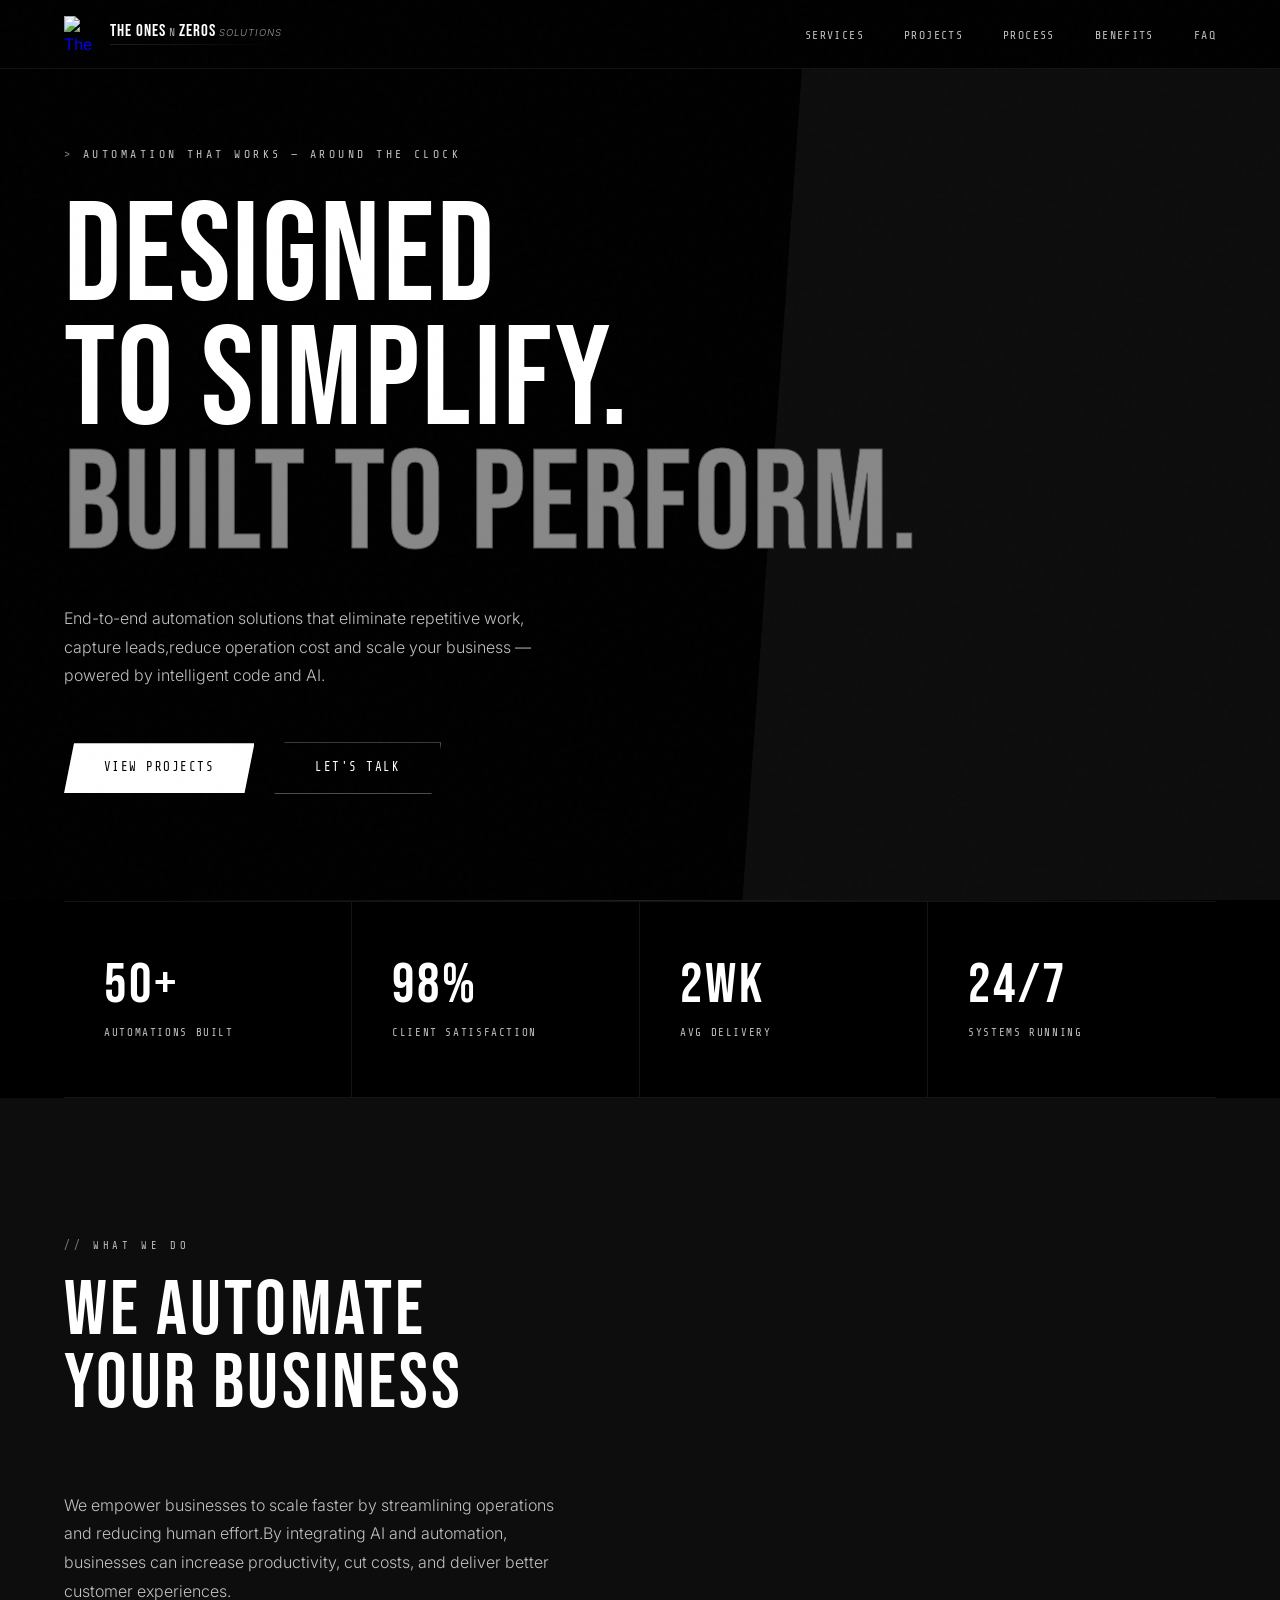
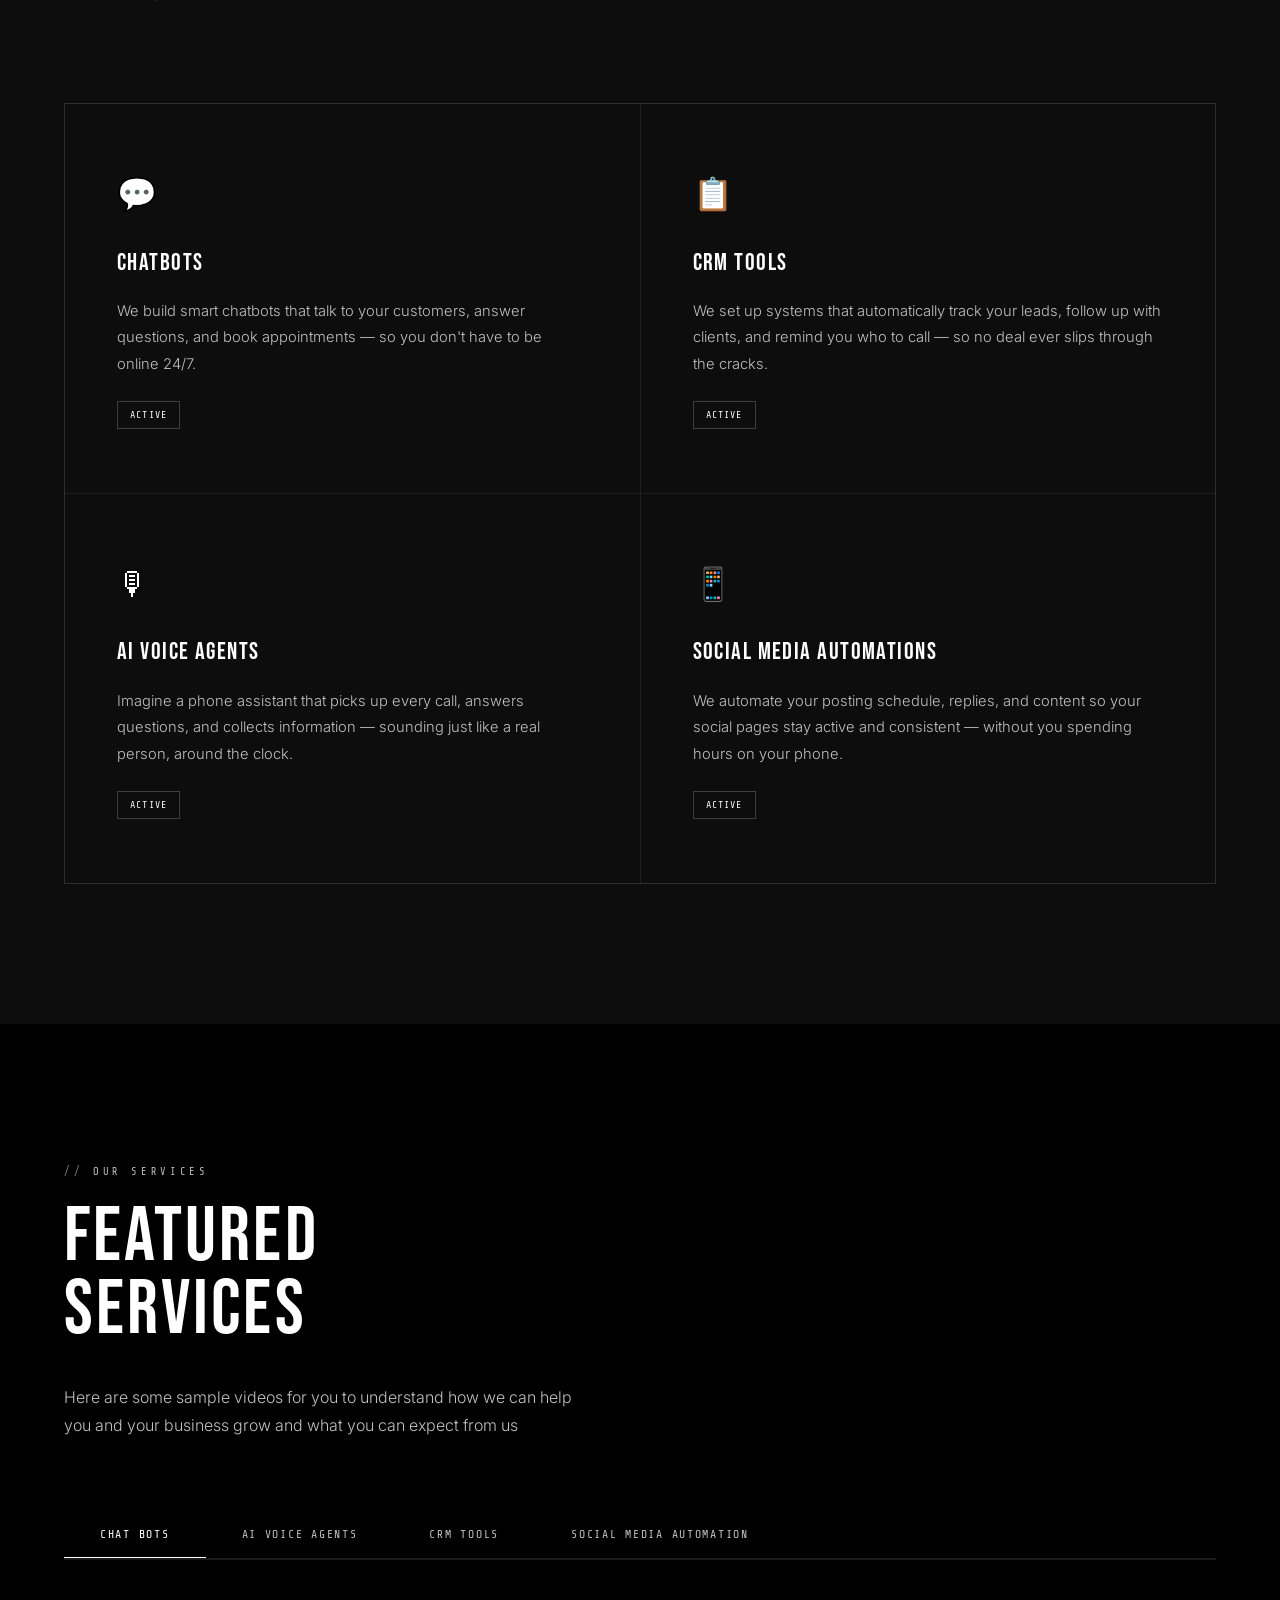
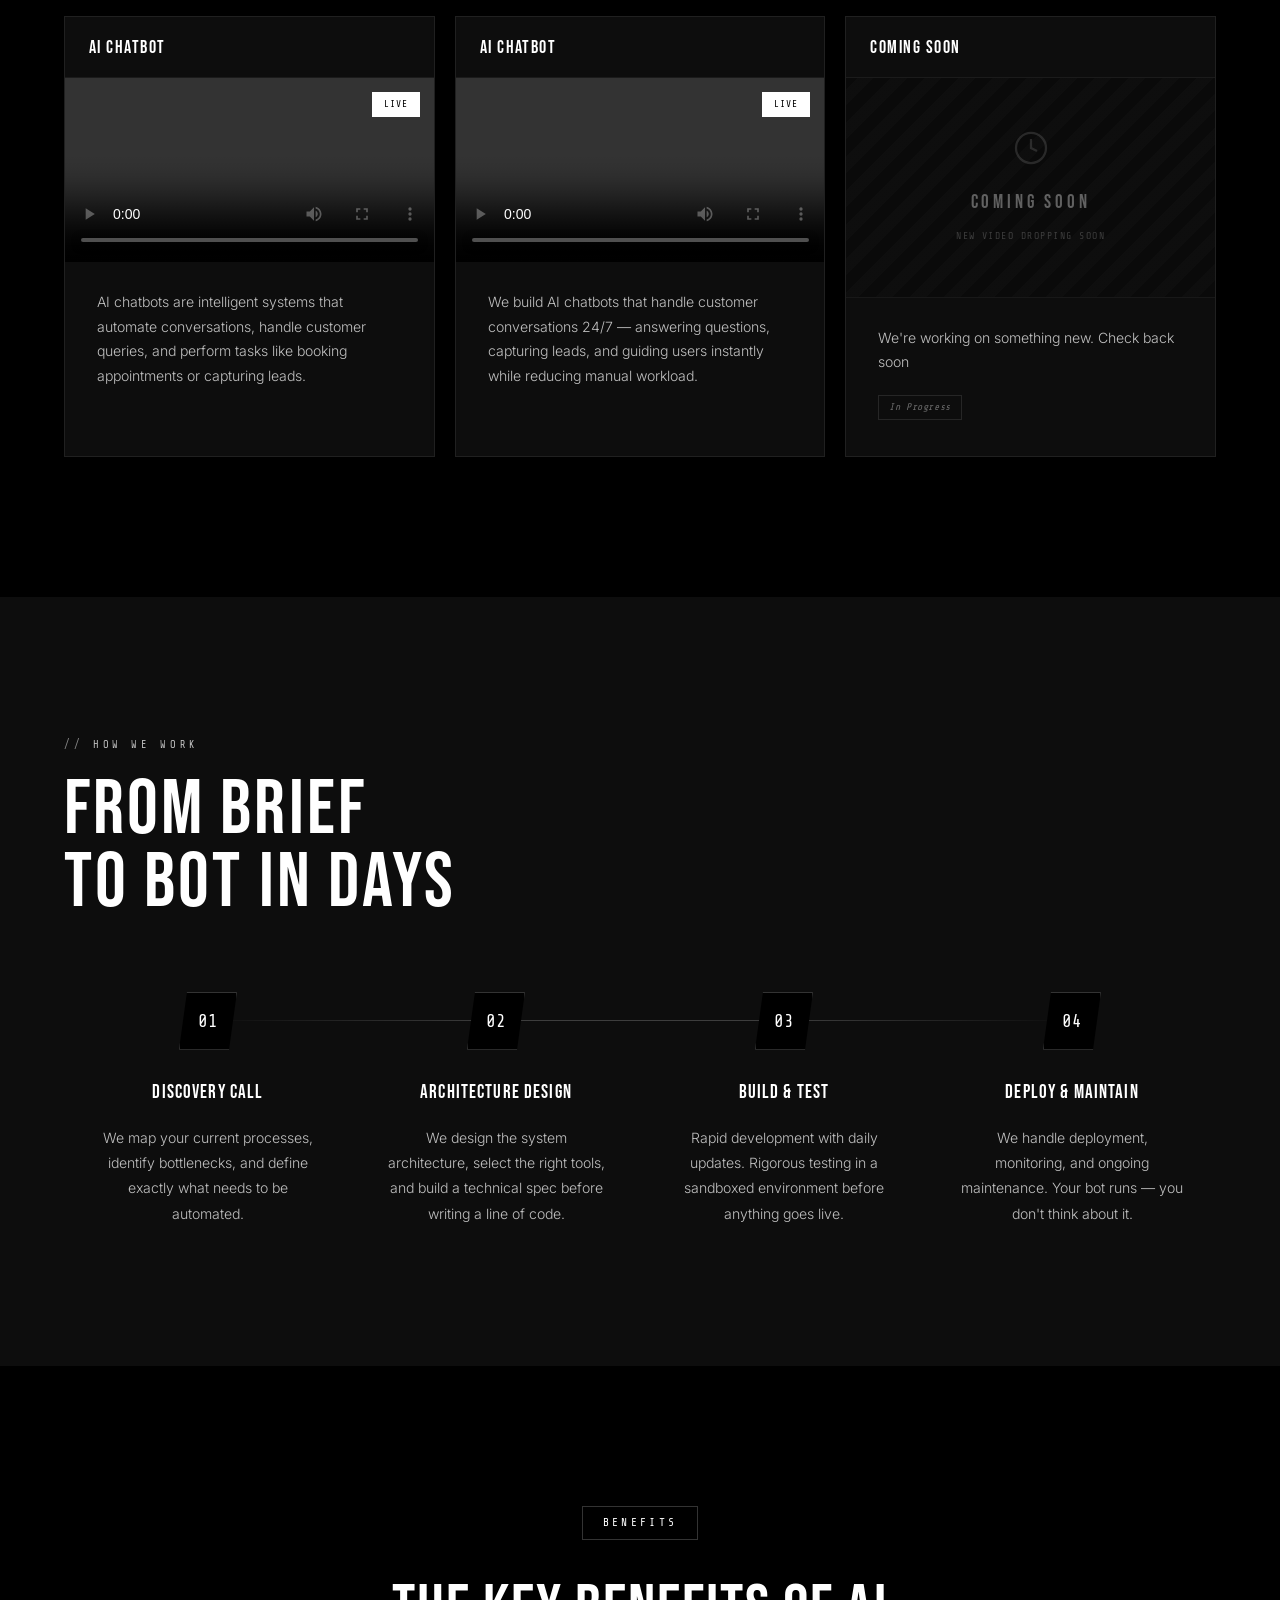
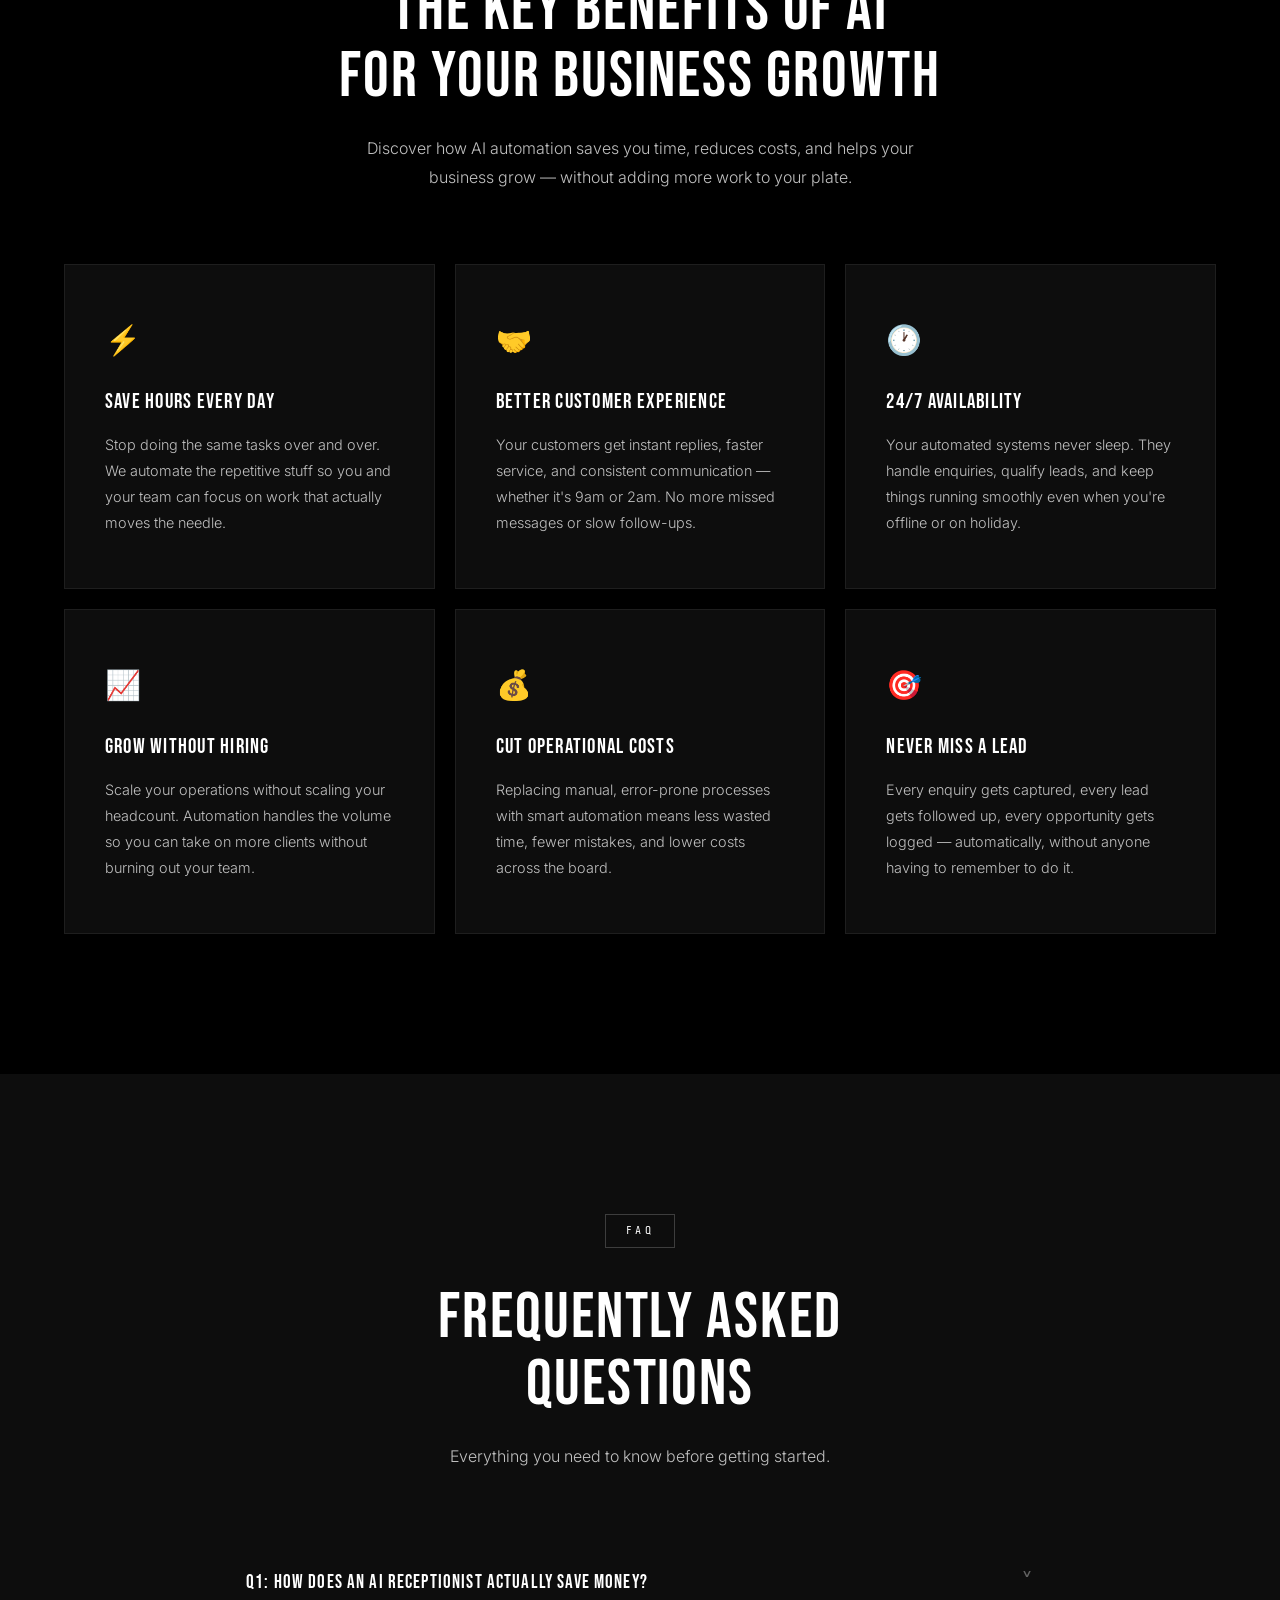
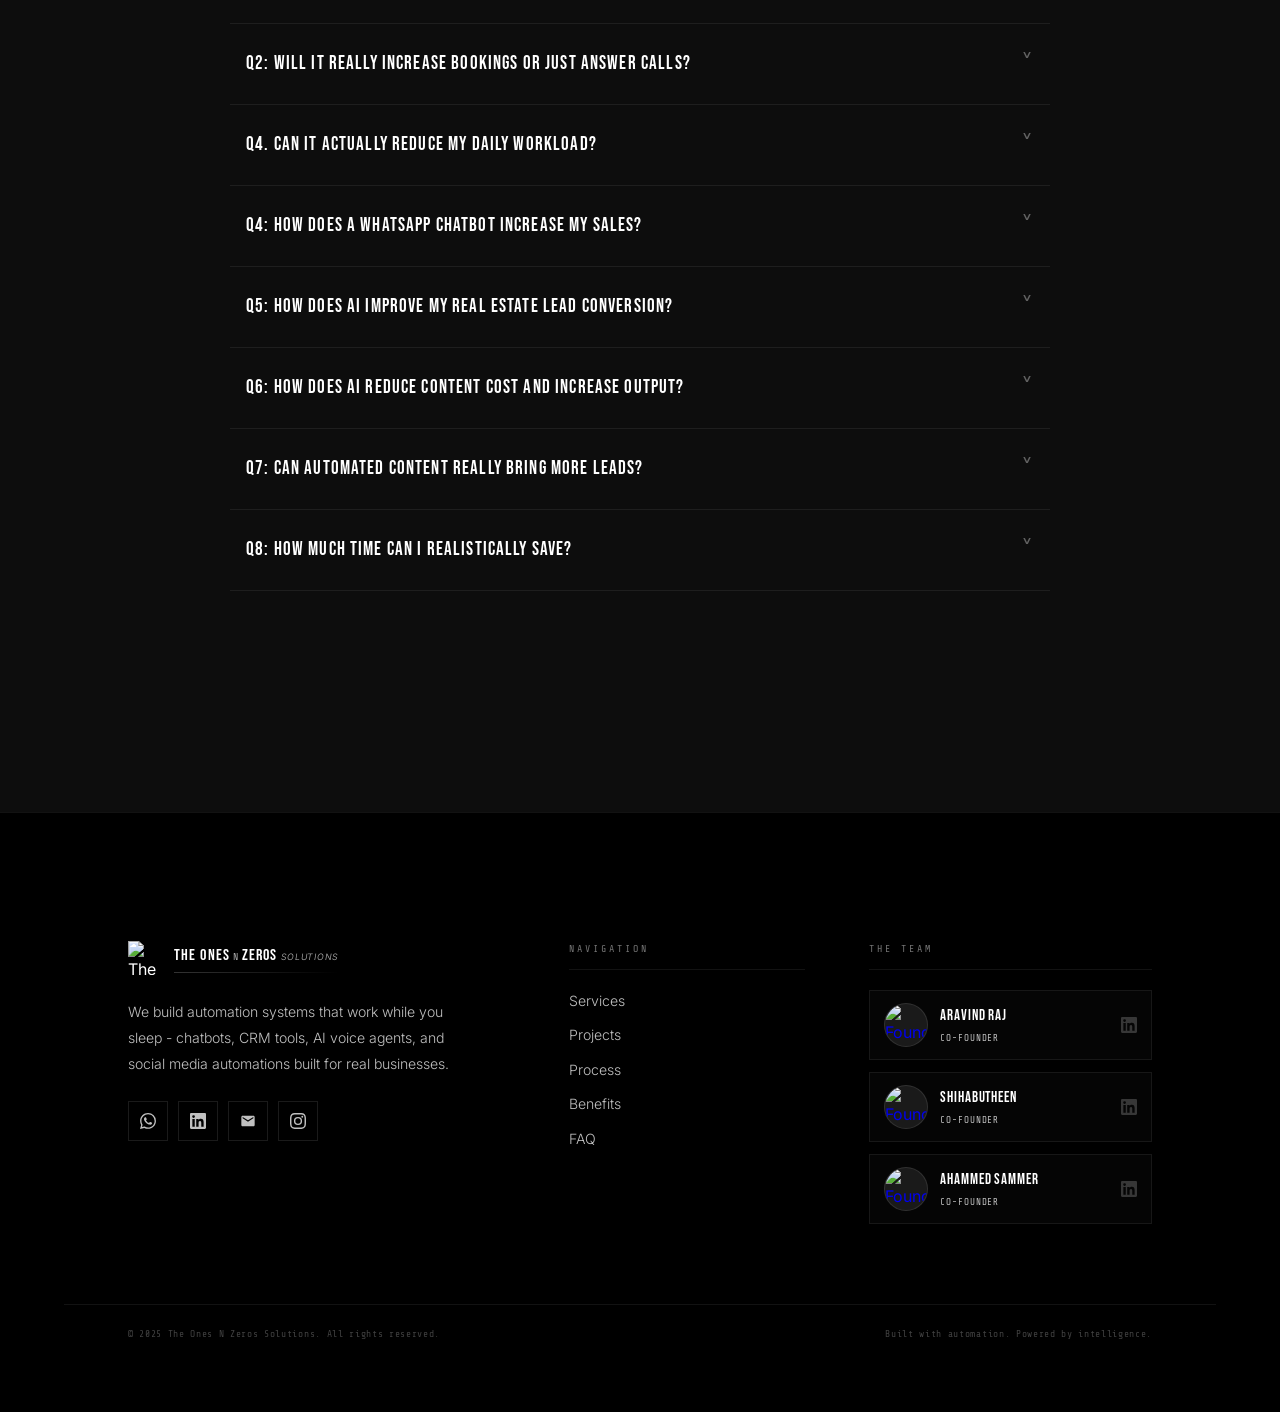
==== M_Power/change.html @ 4fab78d0 "New file" ====
<!DOCTYPE html>
<html lang="en">
<head>
  <meta charset="UTF-8" />
  <meta name="viewport" content="width=device-width, initial-scale=1.0"/>
  <title>The Ones N Zeros Solutions</title>
  <link rel="icon" type="image/png" href="favicon.png">
  <link href="https://fonts.googleapis.com/css2?family=Share+Tech+Mono&family=Bebas+Neue&family=Inter:wght@300;400;500&display=swap" rel="stylesheet"/>
  <style>
    :root {
      --black: #000000;
      --white: #ffffff;
      --off-white: #f2f2f0;
      --mid: #aaaaaa;
      --dim: #0d0d0d;
      --text: #ffffff;
      --muted: #c0c0c0;
      --neon: #ffffff;
      --neon2: #aaaaaa;
      --neon3: #cccccc;
    }

    *, *::before, *::after { box-sizing: border-box; margin: 0; padding: 0; }

    html {
      scroll-behavior: smooth;
      overflow-x: hidden;
    }

    body {
      background: var(--black);
      color: var(--white);
      font-family: 'Inter', sans-serif;
      overflow-x: hidden;
      line-height: 1.6;
    }

    body::before {
      content: '';
      position: fixed;
      inset: 0;
      background-image: url("data:image/svg+xml,%3Csvg viewBox='0 0 200 200' xmlns='http://www.w3.org/2000/svg'%3E%3Cfilter id='n'%3E%3CfeTurbulence type='fractalNoise' baseFrequency='0.9' numOctaves='4' stitchTiles='stitch'/%3E%3C/filter%3E%3Crect width='100%25' height='100%25' filter='url(%23n)' opacity='0.03'/%3E%3C/svg%3E");
      pointer-events: none;
      z-index: 9000;
      opacity: 0.4;
    }

    .grid-bg {
      position: fixed;
      inset: 0;
      background-image:
        linear-gradient(rgba(255,255,255,0.03) 1px, transparent 1px),
        linear-gradient(90deg, rgba(255,255,255,0.03) 1px, transparent 1px);
      background-size: 60px 60px;
      pointer-events: none;
      z-index: 0;
    }

    /* ── LOGO MARK ── */
    .logo-mark { display: inline-flex; align-items: center; flex-shrink: 0; }
    .logo-mark img {
      width: 36px; height: 36px; object-fit: contain;
      transition: opacity 0.3s ease; flex-shrink: 0;
    }
    .logo-mark img:hover { opacity: 0.8; }

    .hero-logo-bg img {
      width: clamp(220px, 30vw, 420px);
      height: clamp(220px, 30vw, 420px);
      object-fit: contain;
      opacity: 0.06;
      filter: grayscale(100%) brightness(1.8) contrast(0.6);
      mix-blend-mode: overlay;
      mask-image: radial-gradient(ellipse 75% 75% at center, black 20%, transparent 75%);
      -webkit-mask-image: radial-gradient(ellipse 75% 75% at center, black 20%, transparent 75%);
    }
    .footer-logo .logo-mark img { width: 34px; height: 34px; }

    .hero-logo-watermark img {
      width: min(300px, 88%);
      height: auto;
      aspect-ratio: 1;
      object-fit: contain;
      opacity: 0.11;
      filter: grayscale(100%) brightness(1.5) contrast(0.65);
      mix-blend-mode: luminosity;
      mask-image: radial-gradient(ellipse 78% 78% at 65% 50%, black 20%, transparent 70%);
      -webkit-mask-image: radial-gradient(ellipse 78% 78% at 65% 50%, black 20%, transparent 70%);
    }

    .hero-logo-watermark {
      position: absolute;
      top: 50%;
      left: 62%;
      transform: translate(-50%, -50%);
      z-index: 0;
      pointer-events: none;
      width: 90%;
      display: flex;
      align-items: center;
      justify-content: center;
    }

    /* ── NAV ── */
    nav {
      position: fixed;
      top: 0; left: 0; right: 0;
      z-index: 100;
      display: flex;
      align-items: center;
      justify-content: space-between;
      padding: 16px 64px;
      background: rgba(0,0,0,0.88);
      backdrop-filter: blur(12px);
      -webkit-backdrop-filter: blur(12px);
      border-bottom: 1px solid rgba(255,255,255,0.07);
      transition: padding 0.3s ease, background 0.3s ease;
      gap: 16px;
      min-height: 64px;
    }
    nav.scrolled {
      padding: 12px 64px;
      background: rgba(0,0,0,0.96);
    }

    .logo {
      display: flex; align-items: center; gap: 10px;
      text-decoration: none; flex-shrink: 0; min-width: 0;
    }
    .logo-text {
      display: flex; flex-direction: column; line-height: 1; gap: 2px;
      min-width: 0; overflow: hidden;
    }
    .logo-top {
      font-family: 'Share Tech Mono', monospace;
      font-size: 0.48rem; letter-spacing: 0.45em;
      text-transform: uppercase; color: var(--muted);
    }
    .logo-main {
      font-family: 'Bebas Neue', sans-serif;
      font-size: 1.05rem; letter-spacing: 0.06em; color: #fff;
      display: flex; align-items: baseline; gap: 3px;
      white-space: nowrap; flex-wrap: nowrap;
      overflow: visible;
    }
    .logo-main .logo-n {
      font-family: 'Share Tech Mono', monospace;
      font-size: 0.72rem; color: var(--mid);
      letter-spacing: 0.1em; vertical-align: middle;
    }
    .logo-main .logo-sol {
      display: inline !important;
      font-size: 0.5rem;
      letter-spacing: 0.05em;
      opacity: 0.8;
      color: var(--muted); font-family: 'Inter', sans-serif;
      font-size: 0.6rem; font-weight: 300;
      letter-spacing: 0.1em; text-transform: uppercase; font-style: italic;
    }
    .logo-divider {
      height: 1px;
      background: linear-gradient(90deg, rgba(255,255,255,0.4), transparent);
      margin-top: 3px; opacity: 0.3;
      transition: opacity 0.3s;
    }
    .logo:hover .logo-divider { opacity: 0.6; }

    .nav-links { display: flex; gap: 40px; list-style: none; }
    .nav-links a {
      font-family: 'Share Tech Mono', monospace;
      font-size: 0.72rem; color: var(--muted);
      text-decoration: none; letter-spacing: 0.12em;
      text-transform: uppercase;
      transition: color 0.25s ease;
      position: relative; padding-bottom: 2px;
    }
    .nav-links a::after {
      content: ''; position: absolute;
      bottom: -2px; left: 0; right: 0;
      height: 1px; background: #fff;
      transform: scaleX(0); transform-origin: left;
      transition: transform 0.3s ease;
    }
    .nav-links a:hover { color: #fff; }
    .nav-links a:hover::after { transform: scaleX(1); }

    .nav-cta {
      font-family: 'Share Tech Mono', monospace;
      font-size: 0.72rem; color: var(--black);
      background: var(--white); border: none;
      padding: 11px 24px; letter-spacing: 0.1em;
      text-transform: uppercase; cursor: pointer;
      text-decoration: none;
      transition: background 0.25s ease, box-shadow 0.25s ease, transform 0.2s ease;
      clip-path: polygon(8px 0%, 100% 0%, calc(100% - 8px) 100%, 0% 100%);
    }
    .nav-cta:hover {
      background: var(--off-white);
      box-shadow: 0 0 28px rgba(255,255,255,0.18);
      transform: translateY(-1px);
    }

    /* ── HERO ── */
    #hero {
      position: relative; min-height: 100vh;
      display: flex; flex-direction: column;
      justify-content: center; padding: 120px 64px 80px;
      overflow: hidden; z-index: 1;
      background: #000;
    }
    #hero::after {
      content: ''; position: absolute;
      right: 0; top: 0; bottom: 0; width: 42%;
      background: #0d0d0d;
      clip-path: polygon(12% 0, 100% 0, 100% 100%, 0% 100%);
      pointer-events: none; z-index: 0;
    }
    @media (max-width: 900px) {
      #hero::after {
        width: 40%;
        clip-path: polygon(15% 0, 100% 0, 100% 100%, 0% 100%);
      }
    }

    @media (max-width: 640px) {
      #hero {
        padding: 100px 20px 64px;
        background: #000;
        min-height: 100svh;
      }
      /* Right-side diagonal panel visible on mobile */
      #hero::after {
        display: block;
        top: 0; bottom: 0;
        left: auto; right: 0;
        width: 45%;
        height: 100%;
        clip-path: polygon(20% 0, 100% 0, 100% 100%, 0% 100%);
        background: #0d0d0d;
        opacity: 1;
      }
    }
    .hero-eyebrow {
      font-family: 'Share Tech Mono', monospace;
      font-size: 0.72rem; color: var(--muted);
      letter-spacing: 0.3em; text-transform: uppercase;
      margin-bottom: 32px; opacity: 0;
      animation: fadeUp 0.8s 0.3s forwards;
      position: relative; z-index: 1;
    }
    .hero-eyebrow::before { content: '> '; color: #fff; opacity: 0.5; }

    h1 {
      font-family: 'Bebas Neue', sans-serif;
      font-size: clamp(4.5rem, 11vw, 11rem);
      font-weight: 400; line-height: 0.88;
      letter-spacing: 0.02em; color: #fff;
      opacity: 0; animation: fadeUp 0.9s 0.5s forwards;
      position: relative; z-index: 1;
    }
    h1 .dim { color: #888; -webkit-text-stroke: 1px #555; }

    .hero-sub {
      max-width: 520px; margin-top: 36px;
      font-size: 1rem; line-height: 1.8;
      color: var(--muted); font-weight: 300;
      opacity: 0; animation: fadeUp 0.9s 0.7s forwards;
      position: relative; z-index: 1;
    }

    .hero-actions {
      margin-top: 52px; display: flex;
      gap: 20px; align-items: center;
      flex-wrap: wrap;
      opacity: 0; animation: fadeUp 0.9s 0.9s forwards;
      position: relative; z-index: 1;
    }

    .hero-logo-bg {
      position: absolute;
      right: -2%;
      top: 50%;
      transform: translateY(-50%);
      z-index: 1;
      opacity: 0;
      animation: fadeIn 1.4s 1s forwards;
      pointer-events: none;
    }

    @media (max-width: 900px) {
      .hero-logo-bg {
        right: -5%;
        top: 50%;
      }
      .hero-logo-bg img {
        width: clamp(160px, 38vw, 260px);
        height: clamp(160px, 38vw, 260px);
        opacity: 0.05;
      }
    }

    @media (max-width: 640px) {
      .hero-logo-bg {
        display: block !important;
        right: -8%;
        top: 42%;
        transform: translateY(-50%);
        z-index: 0;
      }
      .hero-logo-bg img {
        width: clamp(180px, 55vw, 260px);
        height: clamp(180px, 55vw, 260px);
        opacity: 0.06;
        filter: grayscale(100%) brightness(2) contrast(0.5);
        mix-blend-mode: screen;
        mask-image: radial-gradient(ellipse 70% 70% at center, black 20%, transparent 80%);
        -webkit-mask-image: radial-gradient(ellipse 70% 70% at center, black 20%, transparent 80%);
      }
    }

    .hero-terminal { display: none; }

    .hero-terminal {
      position: absolute; right: 64px; top: 50%;
      transform: translateY(-50%); width: 340px;
      background: rgba(255,255,255,0.03);
      border: 1px solid rgba(255,255,255,0.08);
      padding: 28px; font-family: 'Share Tech Mono', monospace;
      font-size: 0.72rem; color: var(--muted);
      opacity: 0; animation: fadeIn 1s 1.2s forwards; z-index: 2;
      transition: border-color 0.3s ease;
    }
    .hero-terminal:hover { border-color: rgba(255,255,255,0.18); }
    .hero-terminal::before {
      content: '● ● ●'; display: block;
      color: rgba(255,255,255,0.15); margin-bottom: 18px; letter-spacing: 6px;
    }
    .terminal-line { margin-bottom: 8px; line-height: 1.6; }
    .terminal-line .cmd { color: #fff; }
    .terminal-line .comment { color: var(--muted); opacity: 0.5; }
    .blink { animation: blink 1s step-end infinite; }

    .btn-primary {
      display: inline-block; font-family: 'Share Tech Mono', monospace;
      font-size: 0.78rem; color: var(--black); background: var(--white);
      padding: 15px 40px; letter-spacing: 0.12em; text-transform: uppercase;
      text-decoration: none; cursor: pointer;
      transition: box-shadow 0.3s ease, background 0.25s ease, transform 0.2s ease;
      clip-path: polygon(10px 0%, 100% 0%, calc(100% - 10px) 100%, 0% 100%);
    }
    .btn-primary:hover {
      background: var(--off-white);
      box-shadow: 0 0 36px rgba(255,255,255,0.18);
      transform: translateY(-2px);
    }

    .btn-ghost {
      display: inline-block; font-family: 'Share Tech Mono', monospace;
      font-size: 0.78rem; color: #fff;
      border: 1px solid rgba(255,255,255,0.3);
      padding: 15px 40px; letter-spacing: 0.12em;
      text-transform: uppercase; text-decoration: none; cursor: pointer;
      transition: border-color 0.3s ease, background 0.3s ease, transform 0.2s ease;
      clip-path: polygon(10px 0%, 100% 0%, calc(100% - 10px) 100%, 0% 100%);
    }
    .btn-ghost:hover {
      border-color: #fff; background: rgba(255,255,255,0.06);
      transform: translateY(-2px);
    }

    /* ── STATS ── */
    .stats-bar {
      display: grid; grid-template-columns: repeat(4, 1fr);
      border-top: 1px solid rgba(255,255,255,0.08);
      border-bottom: 1px solid rgba(255,255,255,0.08);
      margin: 0 64px; position: relative; z-index: 1;
    }
    .stat-item {
      padding: 56px 40px;
      border-right: 1px solid rgba(255,255,255,0.08);
      transition: background 0.3s ease;
    }
    .stat-item:last-child { border-right: none; }
    .stat-item:hover { background: rgba(255,255,255,0.02); }
    .stat-number {
      font-family: 'Bebas Neue', sans-serif;
      font-size: 3.5rem; color: #fff; line-height: 1; letter-spacing: 0.05em;
    }
    .stat-label {
      font-family: 'Share Tech Mono', monospace;
      font-size: 0.68rem; color: var(--muted);
      letter-spacing: 0.15em; text-transform: uppercase; margin-top: 10px;
    }

    /* ── SECTION BASE ── */
    section { position: relative; z-index: 1; padding: 140px 64px; }

    .section-label {
      font-family: 'Share Tech Mono', monospace;
      font-size: 0.65rem; letter-spacing: 0.35em;
      text-transform: uppercase; color: var(--muted); margin-bottom: 20px;
    }
    .section-label::before { content: '// '; color: rgba(255,255,255,0.5); }

    h2 {
      font-family: 'Bebas Neue', sans-serif;
      font-size: clamp(2.8rem, 6vw, 5.5rem);
      font-weight: 400; line-height: 0.95; color: #fff; letter-spacing: 0.04em;
      margin-bottom: 8px;
    }

    /* ── SERVICES ── */
    #services { background: #0d0d0d; }
    .services-grid {
      display: grid; grid-template-columns: repeat(2, 1fr);
      gap: 1px; margin-top: 72px;
      background: rgba(255,255,255,0.07);
      border: 1px solid rgba(255,255,255,0.07);
    }
    .service-card {
      background: #0d0d0d; padding: 64px 52px;
      position: relative; overflow: hidden;
      transition: background 0.35s ease;
    }
    .service-card::before {
      content: ''; position: absolute;
      top: 0; left: 0; right: 0; height: 2px; background: #fff;
      transform: scaleX(0); transform-origin: left;
      transition: transform 0.45s ease;
    }
    .service-card:hover { background: rgba(255,255,255,0.025); }
    .service-card:hover::before { transform: scaleX(1); }
    .service-icon {
      font-size: 2rem; margin-bottom: 24px; display: block;
      transition: transform 0.3s ease;
    }
    .service-card:hover .service-icon { transform: scale(1.1); }
    .service-title {
      font-family: 'Bebas Neue', sans-serif;
      font-size: 1.5rem; letter-spacing: 0.06em; color: #fff; margin-bottom: 16px;
    }
    .service-desc {
      font-size: 0.92rem; color: var(--muted); line-height: 1.8; font-weight: 300;
    }
    .service-tag {
      display: inline-block; margin-top: 24px;
      font-family: 'Share Tech Mono', monospace;
      font-size: 0.62rem; color: #fff;
      letter-spacing: 0.12em; text-transform: uppercase;
      border: 1px solid rgba(255,255,255,0.2); padding: 5px 12px;
      transition: border-color 0.3s ease, background 0.3s ease;
    }
    .service-card:hover .service-tag {
      border-color: rgba(255,255,255,0.5);
      background: rgba(255,255,255,0.04);
    }

    /* ── PROJECTS ── */
    #projects { background: #000; }
    .projects-header { display: flex; justify-content: space-between; align-items: flex-end; margin-bottom: 72px; }
   .projects-grid { display: grid; grid-template-columns: repeat(2, 1fr); gap: 28px; }
    #projects > .projects-grid { grid-template-columns: repeat(2, 1fr); }
    .project-card {
      border: 1px solid rgba(255,255,255,0.08);
      background: #0d0d0d; overflow: hidden;
      position: relative;
      transition: border-color 0.35s ease, transform 0.35s ease, box-shadow 0.35s ease;
    }
    .project-card:hover {
      border-color: rgba(255,255,255,0.4);
      transform: translateY(-6px);
      box-shadow: 0 24px 64px rgba(0,0,0,0.6);
    }
    .video-wrapper {
      position: relative;
      width: 100%;
      background: #000;
      overflow: hidden;
    }
    .video-wrapper video {
      width: 100%;
      height: auto;
      display: block;
      object-fit: contain;
      max-height: 520px;
    }
    .project-card:hover .video-wrapper video { transform: scale(1.02); }
    .video-badge {
      position: absolute; top: 14px; right: 14px;
      font-family: 'Share Tech Mono', monospace;
      font-size: 0.6rem; color: var(--black); background: #fff;
      padding: 5px 12px; letter-spacing: 0.1em; text-transform: uppercase; z-index: 2;
    }
    .video-badge.coming { background: var(--mid); color: #fff; }
    .project-info { padding: 28px 32px 36px; }
    .project-name {
      font-family: 'Bebas Neue', sans-serif;
      font-size: 1.2rem; letter-spacing: 0.06em; color: #fff; margin-bottom: 10px;
    }
    .project-desc {
      font-size: 0.88rem; color: var(--muted); line-height: 1.75;
      margin-bottom: 20px; font-weight: 300;
    }
    .project-tech { display: flex; flex-wrap: wrap; gap: 8px; }
    .tech-tag {
      font-family: 'Share Tech Mono', monospace;
      font-size: 0.6rem; color: rgba(255,255,255,0.65);
      border: 1px solid rgba(255,255,255,0.12);
      padding: 4px 10px; letter-spacing: 0.06em;
      transition: border-color 0.25s ease, color 0.25s ease;
    }
    .project-card:hover .tech-tag {
      border-color: rgba(255,255,255,0.25);
      color: rgba(255,255,255,0.85);
    }

    /* ── TABS ── */
    .tab-bar {
      display: flex;
      gap: 0;
      margin-bottom: 56px;
      border-bottom: 2px solid rgba(255,255,255,0.1);
      overflow-x: auto;
      -webkit-overflow-scrolling: touch;
      position: relative;
    }
    .tab-bar::-webkit-scrollbar { display: none; }

    .tab-btn {
      font-family: 'Share Tech Mono', monospace;
      font-size: 0.72rem;
      letter-spacing: 0.15em;
      text-transform: uppercase;
      color: var(--muted);
      background: none;
      border: none;
      border-bottom: 3px solid transparent;
      padding: 16px 36px;
      cursor: pointer;
      transition: color 0.25s ease, border-color 0.25s ease;
      margin-bottom: -2px;
      white-space: nowrap;
      flex-shrink: 0;
      position: relative;
    }
    .tab-btn:hover { color: rgba(255,255,255,0.8); }
    .tab-btn.active {
      color: #fff;
      border-bottom: 3px solid #fff;
    }
    .tab-panel { display: none; }
    .tab-panel.active { display: block; animation: fadeIn 0.35s ease; }
    .video-title-above {
      font-family: 'Bebas Neue', sans-serif;
      font-size: 1.15rem; letter-spacing: 0.08em; color: #fff;
      padding: 16px 24px 14px; background: #0d0d0d;
      border-bottom: 1px solid rgba(255,255,255,0.06);
    }
    .tab-panel .projects-grid {
      display: grid;
      grid-template-columns: repeat(3, 1fr);
      gap: 20px;
      width: 100%;
    }
    .tab-panel .project-card {
      width: 100%;
      min-width: 0;
    }
    .tab-panel .video-wrapper {
      aspect-ratio: unset;
      width: 100%;
    }
    .tab-panel .video-wrapper video {
      width: 100%;
      height: auto;
      max-height: 280px;
      object-fit: contain;
      display: block;
    }

    @media (max-width: 1200px) {
      .tab-panel .projects-grid { grid-template-columns: repeat(3, 1fr); gap: 16px; }
      .tab-panel .video-wrapper video { max-height: 220px; }
    }
    @media (max-width: 900px) {
      .tab-panel .projects-grid { grid-template-columns: repeat(2, 1fr); }
    }
    @media (max-width: 560px) {
      .tab-panel .projects-grid { grid-template-columns: 1fr; }
      .tab-panel .video-wrapper video { max-height: 340px; }
    }

    /* ── PROCESS ── */
    #process { background: #0d0d0d; }
    .process-steps {
      display: grid; grid-template-columns: repeat(4, 1fr);
      gap: 0; margin-top: 72px; position: relative;
    }
    .process-steps::before {
      content: ''; position: absolute;
      top: 28px; left: 12.5%; right: 12.5%; height: 1px;
      background: linear-gradient(90deg, transparent, rgba(255,255,255,0.2), rgba(255,255,255,0.2), transparent);
    }
    .step { padding: 0 32px; text-align: center; }
    .step-num {
      width: 58px; height: 58px;
      border: 1px solid rgba(255,255,255,0.2);
      display: flex; align-items: center; justify-content: center;
      margin: 0 auto 28px;
      font-family: 'Share Tech Mono', monospace;
      font-size: 1.1rem; color: #fff; background: #000;
      clip-path: polygon(8px 0%, 100% 0%, calc(100% - 8px) 100%, 0% 100%);
      transition: background 0.3s ease, border-color 0.3s ease;
    }
    .step:hover .step-num {
      background: rgba(255,255,255,0.06);
      border-color: rgba(255,255,255,0.45);
    }
    .step-title {
      font-family: 'Bebas Neue', sans-serif;
      font-size: 1.2rem; letter-spacing: 0.06em; color: #fff; margin-bottom: 16px;
    }
    .step-desc { font-size: 0.88rem; color: var(--muted); line-height: 1.8; font-weight: 300; }

    /* ── BENEFITS ── */
    #benefits { background: #000; text-align: center; padding: 140px 64px; }
    .benefits-label {
      display: inline-block;
      font-family: 'Share Tech Mono', monospace;
      font-size: 0.7rem; letter-spacing: 0.3em; text-transform: uppercase;
      color: #fff; border: 1px solid rgba(255,255,255,0.2);
      padding: 7px 20px; margin-bottom: 36px;
    }
    .benefits-heading {
      font-family: 'Bebas Neue', sans-serif;
      font-size: clamp(2.4rem, 5vw, 4.5rem);
      font-weight: 400; line-height: 1.05; letter-spacing: 0.03em;
      color: #fff; margin-bottom: 24px;
    }
    .benefits-sub {
      max-width: 580px; margin: 0 auto 72px;
      font-size: 1rem; color: var(--muted); line-height: 1.8; font-weight: 300;
    }
    .benefits-grid {
      display: grid; grid-template-columns: repeat(3, 1fr);
      gap: 20px; max-width: 1200px; margin: 0 auto;
    }
    .benefit-card {
      background: #0d0d0d; border: 1px solid rgba(255,255,255,0.07);
      padding: 52px 40px; text-align: left;
      position: relative; overflow: hidden;
      transition: border-color 0.35s ease, transform 0.35s ease, background 0.35s ease;
    }
    .benefit-card::after {
      content: ''; position: absolute;
      bottom: 0; left: 0; right: 0; height: 1px;
      background: linear-gradient(90deg, transparent, rgba(255,255,255,0.2), transparent);
      transform: scaleX(0); transition: transform 0.45s ease;
    }
    .benefit-card:hover {
      border-color: rgba(255,255,255,0.2);
      transform: translateY(-4px);
      background: rgba(255,255,255,0.02);
    }
    .benefit-card:hover::after { transform: scaleX(1); }
    .benefit-icon {
      font-size: 1.8rem; margin-bottom: 22px; display: block;
      transition: transform 0.3s ease;
    }
    .benefit-card:hover .benefit-icon { transform: scale(1.12) translateY(-2px); }
    .benefit-title {
      font-family: 'Bebas Neue', sans-serif;
      font-size: 1.3rem; letter-spacing: 0.06em; color: #fff; margin-bottom: 14px;
    }
    .benefit-desc { font-size: 0.9rem; color: var(--muted); line-height: 1.8; font-weight: 300; }

    /* ── FAQ ── */
    #faq { background: #0d0d0d; text-align: center; padding: 140px 64px; }
    .faq-list { max-width: 820px; margin: 0 auto; text-align: left; }
    .faq-item {
      border-bottom: 1px solid rgba(255,255,255,0.07);
      transition: background 0.25s ease;
    }
    .faq-item:hover { background: rgba(255,255,255,0.015); }
    .faq-question {
      width: 100%; background: none; border: none;
      display: flex; justify-content: space-between; align-items: center;
      padding: 28px 16px; cursor: pointer;
      font-family: 'Bebas Neue', sans-serif; font-size: 1.2rem;
      letter-spacing: 0.06em; color: #fff; text-align: left;
      transition: color 0.25s ease; gap: 20px;
    }
    .faq-question:hover { color: rgba(255,255,255,0.8); }
    .faq-icon {
      font-size: 1.5rem; font-family: 'Share Tech Mono', monospace;
      color: rgba(255,255,255,0.35); flex-shrink: 0;
      transition: transform 0.35s ease, color 0.25s ease; line-height: 1;
    }
    .faq-answer {
      max-height: 0; overflow: hidden;
      transition: max-height 0.45s cubic-bezier(0.4, 0, 0.2, 1);
    }
    .faq-answer p {
      font-size: 0.95rem; color: var(--muted);
      line-height: 1.85; font-weight: 300;
      padding: 0 16px 32px;
    }
    .faq-item.open .faq-icon { transform: rotate(45deg); color: #fff; }
    .faq-item.open .faq-answer { max-height: 500px; }

    /* ── TESTIMONIALS ── */
    #testimonials { background: #000; text-align: center; padding: 140px 64px; }
    .testi-grid {
      display: grid; grid-template-columns: repeat(2, 1fr);
      gap: 24px; max-width: 1100px; margin: 0 auto; text-align: left;
    }
    .testi-card {
      background: #0d0d0d; border: 1px solid rgba(255,255,255,0.07);
      border-radius: 2px; padding: 52px 44px;
      display: flex; flex-direction: column; gap: 24px;
      transition: border-color 0.35s ease, transform 0.35s ease, box-shadow 0.35s ease;
      position: relative; overflow: hidden;
    }
    .testi-card::after {
      content: ''; position: absolute;
      bottom: 0; left: 0; right: 0; height: 2px;
      background: linear-gradient(90deg, transparent, rgba(255,255,255,0.1), transparent);
      transition: opacity 0.35s ease; opacity: 0;
    }
    .testi-card:hover {
      border-color: rgba(255,255,255,0.18);
      transform: translateY(-4px);
      box-shadow: 0 20px 48px rgba(0,0,0,0.5);
    }
    .testi-card:hover::after { opacity: 1; }
    .testi-stars { font-size: 1rem; color: #fff; letter-spacing: 5px; opacity: 0.85; }
    .testi-quote {
      font-size: 0.95rem; color: rgba(255,255,255,0.78);
      line-height: 1.9; font-weight: 300; font-style: italic; flex: 1;
    }
    .testi-person { display: flex; align-items: center; gap: 16px; margin-top: 4px; }
    .testi-avatar {
      width: 52px; height: 52px; border-radius: 50%;
      object-fit: cover; border: 1px solid rgba(255,255,255,0.15);
      background: #222; flex-shrink: 0;
      transition: border-color 0.3s ease;
    }
    .testi-card:hover .testi-avatar { border-color: rgba(255,255,255,0.35); }
    .testi-info { display: flex; flex-direction: column; gap: 4px; }
    .testi-name {
      font-family: 'Bebas Neue', sans-serif;
      font-size: 1.05rem; letter-spacing: 0.06em; color: #fff;
    }
    .testi-role {
      font-family: 'Share Tech Mono', monospace;
      font-size: 0.64rem; color: var(--muted);
      letter-spacing: 0.08em; text-transform: uppercase;
    }

    /* ── TECH STACK ── */
    #tech { padding: 100px 64px; background: #000; }
    .tech-marquee-wrap {
      overflow: hidden; margin-top: 56px;
      border-top: 1px solid rgba(255,255,255,0.08);
      border-bottom: 1px solid rgba(255,255,255,0.08);
      padding: 32px 0;
    }
    .tech-marquee {
      display: flex; gap: 56px;
      animation: marquee 25s linear infinite; white-space: nowrap;
      will-change: transform;
    }
    .tech-marquee-wrap:hover .tech-marquee { animation-play-state: paused; }
    .tech-item {
      font-family: 'Share Tech Mono', monospace;
      font-size: 0.75rem; color: var(--muted);
      letter-spacing: 0.15em; text-transform: uppercase;
      display: flex; align-items: center; gap: 14px; flex-shrink: 0;
      transition: color 0.25s ease;
    }
    .tech-item:hover { color: #fff; }
    .tech-item::before {
      content: '◆'; color: rgba(255,255,255,0.4); font-size: 0.4rem;
      transition: color 0.25s ease;
    }
    .tech-item:hover::before { color: #fff; }

    /* ── CONTACT ── */
    #contact { background: #0d0d0d; text-align: center; }
    .contact-inner { max-width: 700px; margin: 0 auto; }
    .contact-sub {
      font-size: 1rem; color: var(--muted); line-height: 1.8;
      margin: 28px 0 56px; font-weight: 300;
    }
    .contact-form { display: flex; flex-direction: column; gap: 20px; text-align: left; }
    .form-row { display: grid; grid-template-columns: 1fr 1fr; gap: 20px; }
    .form-group { display: flex; flex-direction: column; gap: 8px; }
    .form-group label {
      font-family: 'Share Tech Mono', monospace;
      font-size: 0.64rem; color: var(--muted);
      letter-spacing: 0.18em; text-transform: uppercase;
    }

    .form-group input,
    .form-group textarea,
    .form-group select {
      background: rgba(255,255,255,0.03);
      border: 1px solid rgba(255,255,255,0.1);
      color: #fff; font-family: 'Inter', sans-serif;
      font-size: 0.88rem; padding: 14px 18px;
      outline: none;
      transition: border-color 0.25s ease, background 0.25s ease;
    }

    .form-group input:focus,
    .form-group textarea:focus,
    .form-group select:focus {
      border-color: rgba(255,255,255,0.45);
      background: rgba(255,255,255,0.05);
    }

    .form-group input::placeholder,
    .form-group textarea::placeholder { color: rgba(255,255,255,0.3); }
    .form-group textarea { resize: vertical; min-height: 130px; }
    .form-group select option { background: #111; }
    .btn-submit {
      width: 100%; font-family: 'Share Tech Mono', monospace;
      font-size: 0.82rem; color: var(--black); background: #fff;
      border: none; padding: 18px; letter-spacing: 0.18em;
      text-transform: uppercase; cursor: pointer; margin-top: 8px;
      transition: box-shadow 0.3s ease, background 0.25s ease, transform 0.2s ease;
      clip-path: polygon(12px 0%, 100% 0%, calc(100% - 12px) 100%, 0% 100%);
    }
    .btn-submit:hover {
      background: var(--off-white);
      box-shadow: 0 0 36px rgba(255,255,255,0.14);
      transform: translateY(-2px);
    }

    /* ── FOOTER ── */
    footer {
      position: relative; z-index: 1;
      border-top: 1px solid rgba(255,255,255,0.07);
      padding: 48px 64px; display: flex;
      align-items: center; justify-content: space-between; background: #000;
    }
    .footer-logo { display: flex; align-items: center; gap: 14px; }
    .footer-logo-text { display: flex; flex-direction: column; gap: 2px; }
    .footer-logo-top {
      font-family: 'Share Tech Mono', monospace;
      font-size: 0.46rem; letter-spacing: 0.45em;
      text-transform: uppercase; color: var(--muted);
    }
    .footer-logo-main {
      font-family: 'Bebas Neue', sans-serif;
      font-size: 1.05rem; letter-spacing: 0.08em; color: #fff;
      display: flex; align-items: baseline; gap: 4px;
    }
    .footer-logo-main .fl-n {
      font-family: 'Share Tech Mono', monospace;
      font-size: 0.68rem; color: var(--mid);
      letter-spacing: 0.1em; vertical-align: middle;
    }
    .footer-logo-main .fl-sol {
      color: var(--muted); font-family: 'Inter', sans-serif;
      font-size: 0.58rem; font-weight: 300; font-style: italic;
      letter-spacing: 0.1em; text-transform: uppercase;
    }
    .footer-logo-divider {
      height: 1px; width: 100%;
      background: linear-gradient(90deg, rgba(255,255,255,0.25), transparent);
      margin-top: 3px;
    }
    .footer-links { display: flex; gap: 32px; }
    .footer-links a {
      font-family: 'Share Tech Mono', monospace;
      font-size: 0.65rem; color: var(--muted);
      text-decoration: none; letter-spacing: 0.12em;
      text-transform: uppercase;
      transition: color 0.25s ease;
      position: relative;
    }
    .footer-links a::after {
      content: ''; position: absolute;
      bottom: -3px; left: 0; right: 0; height: 1px;
      background: #fff; transform: scaleX(0); transform-origin: left;
      transition: transform 0.3s ease;
    }
    .footer-links a:hover { color: #fff; }
    .footer-links a:hover::after { transform: scaleX(1); }

    .section-divider {
      height: 1px;
      background: linear-gradient(90deg, transparent, rgba(255,255,255,0.12), transparent);
      margin: 0 64px;
    }

    /* ── SCROLL REVEAL (JS driven) ── */
    .reveal {
      opacity: 0;
      transform: translateY(28px);
      transition: opacity 0.7s cubic-bezier(0.4, 0, 0.2, 1),
                  transform 0.7s cubic-bezier(0.4, 0, 0.2, 1);
    }
    .reveal.visible { opacity: 1; transform: translateY(0); }
    .reveal-delay-1 { transition-delay: 0.1s; }
    .reveal-delay-2 { transition-delay: 0.2s; }
    .reveal-delay-3 { transition-delay: 0.3s; }

    /* ── ANIMATIONS ── */
    @keyframes fadeUp {
      from { opacity: 0; transform: translateY(28px); }
      to { opacity: 1; transform: translateY(0); }
    }
    @keyframes fadeIn {
      from { opacity: 0; }
      to { opacity: 1; }
    }
    @keyframes blink { 0%, 100% { opacity: 1; } 50% { opacity: 0; } }
    @keyframes marquee {
      from { transform: translateX(0); }
      to { transform: translateX(-50%); }
    }

    /* ── RESPONSIVE ── */
    @media (max-width: 1200px) {
      section { padding: 120px 48px; }
      #benefits, #faq, #testimonials { padding: 120px 48px; }
      nav { padding: 16px 48px; }
      nav.scrolled { padding: 12px 48px; }
      .stats-bar { margin: 0 48px; }
      .section-divider { margin: 0 48px; }
      footer { padding: 0; }
      .footer-top { padding: 64px 48px; gap: 48px; }
      .footer-bottom { padding: 24px 48px; }
    }

    @media (max-width: 1024px) {
      .hero-terminal { display: none; }
      .services-grid { grid-template-columns: 1fr 1fr; }
      .projects-grid { grid-template-columns: 1fr 1fr; }
      .process-steps { grid-template-columns: 1fr 1fr; gap: 56px; }
      .process-steps::before { display: none; }
      .stats-bar { grid-template-columns: 1fr 1fr; }
      .stat-item:nth-child(2) { border-right: none; }
      .benefits-grid { grid-template-columns: 1fr 1fr; }
      #hero { padding: 120px 48px 80px; }
    }

    @media (max-width: 768px) {
      .tab-panel .projects-grid { grid-template-columns: 1fr; }
      .testi-grid { grid-template-columns: 1fr; }
      .projects-grid { grid-template-columns: 1fr; }
      .stats-bar { margin: 0 32px; }
      .section-divider { margin: 0 32px; }
      .footer-top {
        grid-template-columns: 1fr 1fr;
        gap: 40px;
        padding: 56px 32px;
      }
      .footer-brand { grid-column: 1 / -1; }
      .footer-bottom { padding: 20px 32px; }
      .logo-main { font-size: 0.95rem; }
      .logo-top { font-size: 0.42rem; letter-spacing: 0.3em; }
    }

    @media (max-width: 640px) {
      /* Nav */
      nav { padding: 14px 16px; gap: 8px; }
      nav.scrolled { padding: 10px 16px; }
      .nav-links { display: none; }
      .logo-mark img { width: 28px; height: 28px; }
      .logo-main { font-size: 0.8rem; letter-spacing: 0.03em; gap: 2px; }
      .logo-top { display: none; }
      .logo-divider { display: none; }
      .logo-main .logo-sol { display: none; }
      .nav-cta { padding: 9px 14px; font-size: 0.65rem; letter-spacing: 0.06em; }

      /* Hero */
      #hero { padding: 100px 20px 64px; }
      #hero::after { display: none; }
      .hero-logo-bg { display: none; }
      h1 { font-size: clamp(3rem, 13vw, 5rem); line-height: 0.92; }
      h2 { font-size: clamp(2rem, 10vw, 3.2rem); }
      .benefits-heading { font-size: clamp(1.9rem, 9vw, 2.8rem); }
      .hero-sub { font-size: 0.92rem; margin-top: 24px; }
      .hero-actions { gap: 12px; margin-top: 40px; }
      .btn-primary, .btn-ghost { padding: 13px 24px; font-size: 0.72rem; }

      /* Stats */
      .stats-bar { margin: 0; grid-template-columns: 1fr 1fr; border-left: none; border-right: none; }
      .stat-item { padding: 32px 16px; }
      .stat-item:nth-child(2) { border-right: none; }
      .stat-item:nth-child(3) { border-top: 1px solid rgba(255,255,255,0.08); }
      .stat-item:nth-child(4) { border-top: 1px solid rgba(255,255,255,0.08); }
      .stat-number { font-size: 2.8rem; }
      .section-divider { margin: 0; }

      /* Sections */
      section { padding: 72px 20px; }
      #benefits, #faq, #testimonials { padding: 72px 20px; }
      #tech { padding: 72px 20px; }

      /* Services */
      .services-grid { grid-template-columns: 1fr; }
      .service-card { padding: 40px 24px; }

      /* Projects */
      .projects-grid { grid-template-columns: 1fr; }
      .tab-panel .projects-grid { grid-template-columns: 1fr; }
      .projects-header { margin-bottom: 40px; flex-direction: column; gap: 16px; align-items: flex-start; }
      .tab-bar { margin-bottom: 36px; }
      .tab-btn { padding: 12px 16px; font-size: 0.62rem; }

      /* Process */
      .process-steps { grid-template-columns: 1fr; gap: 40px; }
      .step { padding: 0; }

      /* Benefits */
      .benefits-grid { grid-template-columns: 1fr; }
      .benefit-card { padding: 36px 24px; }
      .benefits-sub { margin-bottom: 48px; font-size: 0.92rem; }

      /* FAQ */
      .faq-list { max-width: 100%; }
      .faq-question { font-size: 1rem; padding: 22px 8px; }
      .faq-answer p { padding: 0 8px 24px; font-size: 0.88rem; }

      /* Testimonials */
      .testi-grid { grid-template-columns: 1fr; }
      .testi-card { padding: 36px 24px; }

      /* Footer */
      .footer-top {
        grid-template-columns: 1fr;
        gap: 40px;
        padding: 48px 20px;
      }
      .footer-brand { grid-column: auto; }
      .footer-bottom {
        flex-direction: column;
        text-align: center;
        padding: 20px;
        gap: 8px;
      }
      .footer-links { justify-content: center; flex-wrap: wrap; gap: 16px; }
      .footer-tagline { font-size: 0.88rem; }
      .social-link { width: 40px; height: 40px; }
    }

    @media (max-width: 380px) {
      .logo-main { font-size: 0.78rem; }
      h1 { font-size: clamp(2.6rem, 12vw, 4rem); }
      nav { padding: 12px 14px; }
    }

    /* ── GLOBAL OVERFLOW GUARD ── */
    html, body { max-width: 100%; overflow-x: hidden; }
    img, video, iframe { max-width: 100%; }
    * { min-width: 0; }


    footer {
      position: relative;
      z-index: 1;
      background: #000;
      border-top: 1px solid rgba(255,255,255,0.07);
      display: flex;
      flex-direction: column;
    }

    .footer-top {
      display: grid;
      grid-template-columns: 1.6fr 1fr 1.2fr;
      gap: 64px;
      padding: 80px 64px;
      border-bottom: 1px solid rgba(255,255,255,0.07);
      width: 100%;
    }

    .footer-brand {
      display: flex;
      flex-direction: column;
      gap: 24px;
    }

    .footer-logo {
      display: flex;
      align-items: center;
      gap: 12px;
    }

    .footer-logo-text { display: flex; flex-direction: column; gap: 2px; }
    .footer-logo-top {
      font-family: 'Share Tech Mono', monospace;
      font-size: 0.44rem; letter-spacing: 0.4em;
      text-transform: uppercase; color: var(--muted);
    }
    .footer-logo-main {
      font-family: 'Bebas Neue', sans-serif;
      font-size: 1rem; letter-spacing: 0.07em; color: #fff;
      display: flex; align-items: baseline; gap: 3px;
      white-space: nowrap;
    }
    .footer-logo-main .fl-n {
      font-family: 'Share Tech Mono', monospace;
      font-size: 0.62rem; color: var(--mid);
      letter-spacing: 0.1em; vertical-align: middle;
    }
    .footer-logo-main .fl-sol {
      color: var(--muted); font-family: 'Inter', sans-serif;
      font-size: 0.55rem; font-weight: 300; font-style: italic;
      letter-spacing: 0.08em; text-transform: uppercase;
    }
    .footer-logo-divider {
      height: 1px; width: 100%;
      background: linear-gradient(90deg, rgba(255,255,255,0.2), transparent);
      margin-top: 2px;
    }

    .footer-tagline {
      font-size: 0.88rem;
      color: var(--muted);
      line-height: 1.85;
      font-weight: 300;
      max-width: 340px;
    }

    .footer-socials {
      display: flex;
      gap: 10px;
      flex-wrap: wrap;
    }

    .social-link {
      width: 40px; height: 40px;
      border: 1px solid rgba(255,255,255,0.1);
      display: flex; align-items: center; justify-content: center;
      color: var(--muted); text-decoration: none;
      transition: color 0.25s ease, border-color 0.25s ease,
                  background 0.25s ease, transform 0.25s ease;
      flex-shrink: 0;
    }
    .social-link:hover {
      color: #fff;
      border-color: rgba(255,255,255,0.45);
      background: rgba(255,255,255,0.05);
      transform: translateY(-3px);
    }

    /* Footer columns */
    .footer-col {
      display: flex;
      flex-direction: column;
      gap: 20px;
    }

    .footer-col-title {
      font-family: 'Share Tech Mono', monospace;
      font-size: 0.62rem;
      letter-spacing: 0.3em;
      text-transform: uppercase;
      color: rgba(255,255,255,0.45);
      padding-bottom: 12px;
      border-bottom: 1px solid rgba(255,255,255,0.07);
    }

    .footer-nav-links {
      display: flex;
      flex-direction: column;
      gap: 12px;
    }

    .footer-nav-links a {
      font-size: 0.88rem;
      color: var(--muted);
      text-decoration: none;
      font-weight: 300;
      transition: color 0.25s ease, padding-left 0.25s ease;
      display: inline-block;
    }
    .footer-nav-links a:hover {
      color: #fff;
      padding-left: 5px;
    }

    /* Founders */
    .founders-list {
      display: flex;
      flex-direction: column;
      gap: 12px;
    }

    .founder-card {
      display: flex;
      align-items: center;
      gap: 12px;
      text-decoration: none;
      padding: 12px 14px;
      border: 1px solid rgba(255,255,255,0.07);
      background: rgba(255,255,255,0.02);
      transition: border-color 0.25s ease, background 0.25s ease, transform 0.25s ease;
    }
    .founder-card:hover {
      border-color: rgba(255,255,255,0.22);
      background: rgba(255,255,255,0.05);
      transform: translateX(4px);
    }

    .founder-avatar {
      width: 44px; height: 44px;
      border-radius: 50%;
      object-fit: cover;
      border: 1px solid rgba(255,255,255,0.1);
      background: #1a1a1a;
      flex-shrink: 0;
      transition: border-color 0.25s ease;
    }
    .founder-card:hover .founder-avatar { border-color: rgba(255,255,255,0.3); }

    .founder-info {
      display: flex; flex-direction: column; gap: 3px;
      flex: 1; min-width: 0;
    }

    .founder-name {
      font-family: 'Bebas Neue', sans-serif;
      font-size: 0.95rem; letter-spacing: 0.06em; color: #fff;
      white-space: nowrap; overflow: hidden; text-overflow: ellipsis;
    }

    .founder-role {
      font-family: 'Share Tech Mono', monospace;
      font-size: 0.58rem; color: var(--muted);
      letter-spacing: 0.1em; text-transform: uppercase;
    }

    .founder-li {
      color: rgba(255,255,255,0.2);
      flex-shrink: 0;
      transition: color 0.25s ease;
    }
    .founder-card:hover .founder-li { color: rgba(255,255,255,0.75); }

    /* Bottom bar */
    .footer-bottom {
      display: flex;
      justify-content: space-between;
      align-items: center;
      padding: 22px 64px;
      flex-wrap: wrap;
      gap: 8px;
      width: 100%;
    }

    .footer-copy {
      font-family: 'Share Tech Mono', monospace;
      font-size: 0.6rem;
      color: rgba(255,255,255,0.25);
      letter-spacing: 0.07em;
    }

    /* ── HAMBURGER ── */
    .hamburger {
      display: none;
      flex-direction: column;
      gap: 5px;
      background: none;
      border: 1px solid rgba(255,255,255,0.15);
      cursor: pointer;
      padding: 8px 10px;
      z-index: 10001;
      flex-shrink: 0;
      position: relative;
    }
    .hamburger span {
      display: block;
      width: 20px; height: 2px;
      background: #fff;
      transition: transform 0.3s ease, opacity 0.3s ease;
      pointer-events: none;
    }
    .hamburger.open span:nth-child(1) { transform: translateY(7px) rotate(45deg); }
    .hamburger.open span:nth-child(2) { opacity: 0; }
    .hamburger.open span:nth-child(3) { transform: translateY(-7px) rotate(-45deg); }

/* ── MOBILE MENU DRAWER ── */
    .mobile-menu {
      display: none;
      position: fixed;
      top: 0; left: 0;
      width: 100vw; height: 100vh;
      background: #000;
      z-index: 10000;
      flex-direction: column;
      align-items: center;
      justify-content: center;
      gap: 4px;
      padding: 80px 24px 40px;
      overflow-y: auto;
      -webkit-overflow-scrolling: touch;
    }
    .mobile-menu.open {
      display: flex;
      animation: menuFadeIn 0.25s ease forwards;
    }

    @keyframes menuFadeIn {
      from { opacity: 0; transform: translateY(-8px); }
      to   { opacity: 1; transform: translateY(0); }
    }

    .mob-close-btn {
      position: absolute;
      top: 20px; right: 20px;
      background: none;
      border: 1px solid rgba(255,255,255,0.2);
      color: #fff; font-size: 1rem;
      width: 40px; height: 40px;
      display: flex; align-items: center; justify-content: center;
      cursor: pointer;
      transition: border-color 0.2s, background 0.2s;
      z-index: 10001;
    }
    .mob-close-btn:hover {
      border-color: #fff;
      background: rgba(255,255,255,0.08);
    }

    .mobile-menu a {
      font-family: 'Bebas Neue', sans-serif;
      font-size: 2rem;
      letter-spacing: 0.08em;
      color: rgba(255,255,255,0.6);
      text-decoration: none;
      transition: color 0.2s ease, letter-spacing 0.2s ease;
      text-align: center;
      width: 100%;
      padding: 6px 0;
      border-bottom: 1px solid rgba(255,255,255,0.05);
    }
    .mobile-menu a:last-of-type { border-bottom: none; }
    .mobile-menu a:hover { color: #fff; letter-spacing: 0.12em; }

    .mobile-menu-cta {
      margin-top: 24px;
      font-size: 0.75rem !important;
      font-family: 'Share Tech Mono', monospace !important;
      letter-spacing: 0.12em !important;
      color: #000 !important;
      background: #fff;
      padding: 14px 40px;
      clip-path: none !important;
      border: none !important;
      border-bottom: none !important;
      width: auto !important;
      display: inline-block !important;
      text-align: center;
      transition: background 0.2s ease !important;
    }
    .mobile-menu-cta:hover {
      color: #000 !important;
      background: #e8e8e8 !important;
      letter-spacing: 0.12em !important;
    }

    /* ── FOOTER RESPONSIVE ── */
    @media (max-width: 1024px) {
      .footer-top {
        grid-template-columns: 1fr 1fr;
        gap: 48px; padding: 64px 48px;
      }
      .footer-brand { grid-column: 1 / -1; }
      .footer-bottom { padding: 20px 48px; }
    }

    /* Mobile footer — brand full width, nav + team side by side */
    @media (max-width: 640px) {
      .footer-top {
        grid-template-columns: 1fr 1fr;
        gap: 32px;
        padding: 48px 20px;
      }
      .footer-brand {
        grid-column: 1 / -1;
      }
      /* Nav and Team stay side by side on mobile */
      .footer-col {
        min-width: 0;
      }
      .footer-bottom {
        flex-direction: column;
        text-align: center;
        padding: 20px;
        gap: 6px;
      }
      .footer-tagline { max-width: 100%; font-size: 0.85rem; }
      .social-link { width: 36px; height: 36px; }
      .founder-card { padding: 10px 10px; gap: 10px; }
      .founder-name { font-size: 0.78rem; }
      .founder-role { font-size: 0.52rem; }
      .founder-avatar { width: 36px; height: 36px; }
      .founder-li { width: 13px; height: 13px; }
      .footer-nav-links a { font-size: 0.82rem; }
      .footer-col-title { font-size: 0.56rem; letter-spacing: 0.2em; }
    }

    /* Show hamburger on mobile, hide desktop nav */
    @media (max-width: 900px) {
      .nav-links { display: none !important; }
      .nav-cta { display: none !important; }
      .hamburger { display: flex !important; }
    }

    /* ── COMING SOON PLACEHOLDER ── */
    .video-placeholder-box {
      width: 100%;
      min-height: 220px;
      background: #0a0a0a;
      border-bottom: 1px solid rgba(255,255,255,0.06);
      display: flex;
      align-items: center;
      justify-content: center;
      position: relative;
      overflow: hidden;
    }

    /* Subtle animated diagonal lines in background */
    .video-placeholder-box::before {
      content: '';
      position: absolute;
      inset: 0;
      background: repeating-linear-gradient(
        -45deg,
        transparent,
        transparent 12px,
        rgba(255,255,255,0.015) 12px,
        rgba(255,255,255,0.015) 24px
      );
    }

    /* Slow pulse on the whole placeholder */
    .coming-soon-card .video-placeholder-box {
      animation: csPulse 4s ease-in-out infinite;
    }
    @keyframes csPulse {
      0%, 100% { background: #0a0a0a; }
      50% { background: #0e0e0e; }
    }

    .cs-inner {
      position: relative;
      z-index: 1;
      display: flex;
      flex-direction: column;
      align-items: center;
      gap: 10px;
      text-align: center;
      padding: 32px 20px;
    }

    .cs-icon {
      opacity: 0.5;
      margin-bottom: 4px;
    }

    .cs-label {
      font-family: 'Bebas Neue', sans-serif;
      font-size: 1.2rem;
      letter-spacing: 0.2em;
      color: rgba(255,255,255,0.35);
      text-transform: uppercase;
    }

    .cs-sub {
      font-family: 'Share Tech Mono', monospace;
      font-size: 0.62rem;
      letter-spacing: 0.15em;
      text-transform: uppercase;
      color: rgba(255,255,255,0.2);
    }

    .coming-tag {
      color: rgba(255,255,255,0.4) !important;
      border-color: rgba(255,255,255,0.1) !important;
      font-style: italic;
    }

  </style>

  </style>
</head>
<body>

  <div class="grid-bg"></div>

  <!-- NAV -->
  <nav>
    <a href="#" class="logo">
      <!-- ▼▼▼ PUT YOUR LOGO FILE NAME HERE (nav) ▼▼▼ -->
      <div class="logo-mark">
        <img src="logov2.jpeg" alt="The Ones N Zeros Logo" />
      </div>
      <!-- ▲▲▲ REPLACE logo.png WITH YOUR FILE NAME ▲▲▲ -->
      <div class="logo-text">
        <span class="logo-main">
          <span class="logo-ones">The Ones</span>
          <span class="logo-n">N</span>
          <span class="logo-zeros">Zeros</span>
          <span class="logo-sol">Solutions</span>
        </span>
        <span class="logo-divider"></span>
      </div>
    </a>
    <ul class="nav-links">
      <li><a href="#services">Services</a></li>
      <li><a href="#projects">Projects</a></li>
      <li><a href="#process">Process</a></li>
      <li><a href="#benefits">Benefits</a></li>
      <li><a href="#faq">FAQ</a></li>
    </ul>

    <!-- Mobile hamburger -->
    <button class="hamburger" onclick="toggleMenu()" aria-label="Menu">
      <span></span><span></span><span></span>
    </button>

    <!-- Mobile drawer -->
    <div class="mobile-menu" id="mobileMenu">
      <a href="#services" onclick="toggleMenu()">Services</a>
      <a href="#projects" onclick="toggleMenu()">Projects</a>
      <a href="#process" onclick="toggleMenu()">Process</a>
      <a href="#benefits" onclick="toggleMenu()">Benefits</a>
      <a href="#faq" onclick="toggleMenu()">FAQ</a>
    </div>
  </nav>

  <!-- HERO -->
  <section id="hero">
    <!-- ▼▼▼ PUT YOUR LOGO FILE NAME HERE (hero background) ▼▼▼ -->
     <div class="hero-logo-bg">
      <img src="logov2.jpeg" alt="" />
    </div>
    
    <!-- ▲▲▲ REPLACE logo.png WITH YOUR FILE NAME ▲▲▲ -->

    <div class="hero-eyebrow">Automation that works — around the clock</div>

    <h1>
      Designed <br/>
      <span class="accent">To Simplify.</span><br/>
      <span class="dim">Built To Perform.</span>
    </h1>
    <p class="hero-sub">End-to-end automation solutions that eliminate repetitive work, capture leads,reduce operation cost and scale your business — powered by intelligent code and AI.</p>
    <div class="hero-actions">
      <a href="#projects" class="btn-primary">View Projects</a>
      <a href="https://cal.com/the-ones-n-zeros-pmc738/30min?overlayCalendar=true" class="btn-ghost">Let's Talk</a>
    </div>

    <div class="hero-terminal">
      <div class="terminal-line"><span class="cmd">$ </span>start automation</div>
      <div class="terminal-line" style="color: #fff; opacity: 0.7; margin-left: 12px;">✓ time saved</div>
      <div class="terminal-line" style="color: #fff; opacity: 0.7; margin-left: 12px;">✓ money saved</div>
      <div class="terminal-line" style="color: #fff; opacity: 0.7; margin-left: 12px;">✓ efficency increased</div>
      <div class="terminal-line"><span class="comment">// business scaling sucessfully</span></div>
      <div class="terminal-line" style="margin-top: 12px;"><span class="cmd">$ </span><span class="blink">▌</span></div>
    </div>
  </section>

  <div class="section-divider"></div>

  <!-- STATS -->
  <div class="stats-bar">
    <div class="stat-item">
      <div class="stat-number">50+</div>
      <div class="stat-label">Automations Built</div>
    </div>
    <div class="stat-item">
      <div class="stat-number">98%</div>
      <div class="stat-label">Client Satisfaction</div>
    </div>
    <div class="stat-item">
      <div class="stat-number">2wk</div>
      <div class="stat-label">Avg Delivery</div>
    </div>
    <div class="stat-item">
      <div class="stat-number">24/7</div>
      <div class="stat-label">Systems Running</div>
    </div>
  </div>

  <!-- SERVICES -->
<section id="services">
  <div class="section-label">What We Do</div>
  <h2>We Automate<br/>Your Business</h2>
  <br>
  <p class="hero-sub">We empower businesses to scale faster by streamlining operations and reducing human effort.By integrating AI and automation, businesses can increase productivity, cut costs, and deliver better customer experiences.</p>
  <br>

  <div class="services-grid">
    <div class="service-card">
      <div class="service-icon">💬</div>
      <div class="service-title">Chatbots</div>
      <div class="service-desc">We build smart chatbots that talk to your customers, answer questions, and book appointments — so you don't have to be online 24/7.</div>
      <div class="service-tag">Active</div>
    </div>
    <div class="service-card">
      <div class="service-icon">📋</div>
      <div class="service-title">CRM Tools</div>
      <div class="service-desc">We set up systems that automatically track your leads, follow up with clients, and remind you who to call — so no deal ever slips through the cracks.</div>
      <div class="service-tag">Active</div>
    </div>
    <div class="service-card">
      <div class="service-icon">🎙</div>
      <div class="service-title">AI Voice Agents</div>
      <div class="service-desc">Imagine a phone assistant that picks up every call, answers questions, and collects information — sounding just like a real person, around the clock.</div>
      <div class="service-tag">Active</div>
    </div>
    <div class="service-card">
      <div class="service-icon">📱</div>
      <div class="service-title">Social Media Automations</div>
      <div class="service-desc">We automate your posting schedule, replies, and content so your social pages stay active and consistent — without you spending hours on your phone.</div>
      <div class="service-tag">Active</div>
    </div>
  </div>
</section>

  <!-- PROJECTS / FEATURED VIDEOS -->
  <section id="projects">
    <div class="projects-header">
      <div>
        <div class="section-label">Our Services</div>
        <h2>Featured<br/>Services</h2>
        <p class="hero-sub">Here are some sample videos for you to understand how we can help you and your business grow and what you can expect from us</p>
      </div>
    </div>

    <!-- TAB BAR — rename the buttons to your real category names -->
    <div class="tab-bar">
      <button class="tab-btn active" onclick="switchTab('tab-a', this)">Chat Bots</button>
      <button class="tab-btn" onclick="switchTab('tab-b', this)">AI Voice Agents</button>
      <button class="tab-btn" onclick="switchTab('tab-c', this)">CRM Tools</button>
      <button class="tab-btn" onclick="switchTab('tab-d', this)">Social Media Automation</button>
    </div>

    <!-- ══ TAB A ══ -->
    <div class="tab-panel active" id="tab-a">
      <div class="projects-grid">

        <div class="project-card">
          <div class="video-title-above">Ai Chatbot</div>
          <div class="video-wrapper">
            <span class="video-badge">Live</span>
            <video controls playsinline preload="metadata">
              <source src="https://res.cloudinary.com/dlm7xs3n4/video/upload/v1775052115/AI_Chatbot_Calc_jxhyil.mp4" type="video/mp4">
            </video>
          </div>
          <div class="project-info">
            <div class="project-desc">AI chatbots are intelligent systems that automate conversations, handle customer queries, and perform tasks like booking appointments or capturing leads.</div>
          </div>
        </div>

        <div class="project-card">
          <div class="video-title-above">Ai Chatbot</div>
          <div class="video-wrapper">
            <span class="video-badge">Live</span>
            <video controls playsinline preload="metadata">
              <source src="https://res.cloudinary.com/dlm7xs3n4/video/upload/v1775054331/Ai_Chatbot_Ready_nalor4.mp4" type="video/mp4">
            </video>
          </div>
          <div class="project-info">
            <div class="project-desc">We build AI chatbots that handle customer conversations 24/7 — answering questions, capturing leads, and guiding users instantly while reducing manual workload.</div>
           
          </div>
        </div>

        <div class="project-card coming-soon-card">
          <div class="video-title-above">Coming Soon</div>
          <div class="video-placeholder-box">
            <div class="cs-inner">
              <div class="cs-icon">
                <svg width="36" height="36" viewBox="0 0 24 24" fill="none" stroke="rgba(255,255,255,0.25)" stroke-width="1.5"><circle cx="12" cy="12" r="10"/><polyline points="12 6 12 12 16 14"/></svg>
              </div>
              <div class="cs-label">Coming Soon</div>
              <div class="cs-sub">New video dropping soon</div>
            </div>
          </div>
          <div class="project-info">
            <div class="project-desc">We're working on something new. Check back soon</div>
            <div class="project-tech"><span class="tech-tag coming-tag">In Progress</span></div>
          </div>
        </div>

      </div>
    </div>

    <!-- ══ TAB B ══ -->
    <div class="tab-panel" id="tab-b">
      <div class="projects-grid">

        <div class="project-card">
          <div class="video-title-above">Ai Voice Agents</div>
          <div class="video-wrapper">
            <span class="video-badge">Live</span>
            <video controls playsinline preload="metadata">
              <source src="https://res.cloudinary.com/dlm7xs3n4/video/upload/v1775052301/Rceptionist_Calc_x97wxp.mp4" type="video/mp4">
            </video>
          </div>
          <div class="project-info">
            <div class="project-desc">AI voice agents are intelligent systems that use speech recognition and natural language processing to handle phone calls and voice interactions automatically.</div>
          </div>
        </div>

        <div class="project-card">
          <div class="video-title-above">Ai Voice Agents</div>
          <div class="video-wrapper">
            <span class="video-badge">Live</span>
            <video controls playsinline preload="metadata">
              <source src="https://res.cloudinary.com/dlm7xs3n4/video/upload/v1775054345/Ai_Receptionist_Ready_u2biq7.mp4" type="video/mp4">
            </video>
          </div>
          <div class="project-info">
            <div class="project-desc">They are used in customer support, appointment booking, and lead qualification to answer calls 24/7, understand requests, and take actions in real time.</div>
    
          </div>
        </div>

        <div class="project-card">
          <div class="video-title-above">Ai Voice Agents</div>
          <div class="video-wrapper">
            <span class="video-badge">Live</span>
            <video controls playsinline preload="metadata">
              <source src="https://res.cloudinary.com/dlm7xs3n4/video/upload/v1775052450/Voice_Ast_process_muldco.mp4" type="video/mp4">
            </video>
          </div>
          <div class="project-info">
            <div class="project-desc">By reducing missed calls, lowering staffing costs, and improving customer experience, AI voice agents help businesses increase conversions and scale efficiently.</div>
  
          </div>
        </div>


      </div>
    </div>

    <!-- ══ TAB C ══ -->
    <div class="tab-panel" id="tab-c">
      <div class="projects-grid">

        <div class="project-card">
          <div class="video-title-above">CRM Automations</div>
          <div class="video-wrapper">
            <span class="video-badge">Live</span>
            <video controls playsinline preload="metadata">
              <source src="https://res.cloudinary.com/dlm7xs3n4/video/upload/v1775052457/AI_CRM_Calc_i9f8za.mp4" type="video/mp4">
            </video>
          </div>
          <div class="project-info">
            <div class="project-desc">CRM tools in automation are systems that store, organize, and manage customer data while automatically handling tasks like lead tracking, follow-ups, and communication.</div>

          </div>
        </div>

        <div class="project-card">
          <div class="video-title-above">CRM Automation</div>
          <div class="video-wrapper">
            <span class="video-badge">Live</span>
            <video controls playsinline preload="metadata">
              <source src="https://res.cloudinary.com/dlm7xs3n4/video/upload/v1775054342/Crm_Ready_drgrvz.mp4" type="video/mp4">
            </video>
          </div>
          <div class="project-info">
            <div class="project-desc">They are used in sales and marketing to capture leads, track customer interactions, and trigger actions like emails, reminders, or pipeline updates.</div>
  
          </div>
        </div>

        <div class="project-card coming-soon-card">
          <div class="video-title-above">Coming Soon</div>
          <div class="video-placeholder-box">
            <div class="cs-inner">
              <div class="cs-icon">
                <svg width="36" height="36" viewBox="0 0 24 24" fill="none" stroke="rgba(255,255,255,0.25)" stroke-width="1.5"><circle cx="12" cy="12" r="10"/><polyline points="12 6 12 12 16 14"/></svg>
              </div>
              <div class="cs-label">Coming Soon</div>
              <div class="cs-sub">New video dropping soon</div>
            </div>
          </div>
          <div class="project-info">
            <div class="project-desc">We're working on something new. Check back soon </div>
            <div class="project-tech"><span class="tech-tag coming-tag">In Progress</span></div>
          </div>
        </div>

        

      </div>
    </div>

    <!-- ══ TAB D ══ -->
    <div class="tab-panel" id="tab-d">
      <div class="projects-grid">

        <div class="project-card">
          <div class="video-title-above">Social Media Automations</div>
          <div class="video-wrapper">
            <span class="video-badge">Live</span>
            <video controls playsinline preload="metadata">
              <source src="https://res.cloudinary.com/dlm7xs3n4/video/upload/v1775052404/UGC_Ad_Calc_zmuivx.mp4" type="video/mp4">
            </video>
          </div>
          <div class="project-info">
            <div class="project-desc">Social media automation uses AI and tools to automatically manage tasks like posting content, replying to messages, and tracking engagement across platforms.</div>
        
          </div>
        </div>

        <div class="project-card">
          <div class="video-title-above">Social Media Automations</div>
          <div class="video-wrapper">
            <span class="video-badge">Live</span>
            <video controls playsinline preload="metadata">
              <source src="https://res.cloudinary.com/dlm7xs3n4/video/upload/v1775054341/Social_Media_Auto_vcsb6k.mp4" type="video/mp4">
            </video>
          </div>
          <div class="project-info">
            <div class="project-desc">It is used in marketing to schedule posts, respond to comments or DMs instantly, and analyze performance to improve content strategy.</div>

          </div>
        </div>

        <div class="project-card">
          <div class="video-title-above">Social Media Automations</div>
          <div class="video-wrapper">
            <span class="video-badge">Live</span>
            <video controls playsinline preload="metadata">
              <source src="https://res.cloudinary.com/dlm7xs3n4/video/upload/v1775052442/SM_Process_rdo6ex.mp4" type="video/mp4">
            </video>
          </div>
          <div class="project-info">
            <div class="project-desc">By saving time, maintaining consistent online presence, and increasing audience engagement, social media automation helps businesses grow faster and attract more customers.</div>
          </div>
        </div>

        

      </div>
    </div>

  </section>

  <!-- PROCESS -->
  <section id="process">
    <div class="section-label">How We Work</div>
    <h2>From Brief<br/>to Bot in Days</h2>

    <div class="process-steps">
      <div class="step">
        <div class="step-num">01</div>
        <div class="step-title">Discovery Call</div>
        <div class="step-desc">We map your current processes, identify bottlenecks, and define exactly what needs to be automated.</div>
      </div>
      <div class="step">
        <div class="step-num">02</div>
        <div class="step-title">Architecture Design</div>
        <div class="step-desc">We design the system architecture, select the right tools, and build a technical spec before writing a line of code.</div>
      </div>
      <div class="step">
        <div class="step-num">03</div>
        <div class="step-title">Build & Test</div>
        <div class="step-desc">Rapid development with daily updates. Rigorous testing in a sandboxed environment before anything goes live.</div>
      </div>
      <div class="step">
        <div class="step-num">04</div>
        <div class="step-title">Deploy & Maintain</div>
        <div class="step-desc">We handle deployment, monitoring, and ongoing maintenance. Your bot runs — you don't think about it.</div>
      </div>
    </div>
  </section>

  <!-- BENEFITS SECTION -->
  <section id="benefits">
    <div class="benefits-label">Benefits</div>
    <h2 class="benefits-heading">The Key Benefits of AI<br/>for Your Business Growth</h2>
    <p class="benefits-sub">Discover how AI automation saves you time, reduces costs, and helps your business grow — without adding more work to your plate.</p>

    <div class="benefits-grid">

      <div class="benefit-card">
        <div class="benefit-icon">⚡</div>
        <div class="benefit-title">Save Hours Every Day</div>
        <div class="benefit-desc">Stop doing the same tasks over and over. We automate the repetitive stuff so you and your team can focus on work that actually moves the needle.</div>
      </div>

      <div class="benefit-card">
        <div class="benefit-icon">🤝</div>
        <div class="benefit-title">Better Customer Experience</div>
        <div class="benefit-desc">Your customers get instant replies, faster service, and consistent communication — whether it's 9am or 2am. No more missed messages or slow follow-ups.</div>
      </div>

      <div class="benefit-card">
        <div class="benefit-icon">🕐</div>
        <div class="benefit-title">24/7 Availability</div>
        <div class="benefit-desc">Your automated systems never sleep. They handle enquiries, qualify leads, and keep things running smoothly even when you're offline or on holiday.</div>
      </div>

      <div class="benefit-card">
        <div class="benefit-icon">📈</div>
        <div class="benefit-title">Grow Without Hiring</div>
        <div class="benefit-desc">Scale your operations without scaling your headcount. Automation handles the volume so you can take on more clients without burning out your team.</div>
      </div>

      <div class="benefit-card">
        <div class="benefit-icon">💰</div>
        <div class="benefit-title">Cut Operational Costs</div>
        <div class="benefit-desc">Replacing manual, error-prone processes with smart automation means less wasted time, fewer mistakes, and lower costs across the board.</div>
      </div>

      <div class="benefit-card">
        <div class="benefit-icon">🎯</div>
        <div class="benefit-title">Never Miss a Lead</div>
        <div class="benefit-desc">Every enquiry gets captured, every lead gets followed up, every opportunity gets logged — automatically, without anyone having to remember to do it.</div>
      </div>

    </div>
  </section>

  <!-- FAQ SECTION -->
  <section id="faq">
    <div class="benefits-label">FAQ</div>
    <h2 class="benefits-heading">Frequently Asked<br/>Questions</h2>
    <p class="benefits-sub">Everything you need to know before getting started.</p>

    <div class="faq-list">

      <div class="faq-item">
        <button class="faq-question" onclick="toggleFaq(this)">
          <span>Q1: How does an AI Receptionist actually save money?</span>
          <span class="faq-icon">˅</span>
        </button>
        <div class="faq-answer">
          <p>If you’re paying ~$1000/month for a receptionist and still missing 8–10 daily calls worth ~$50 each, AI handles all calls 24/7 → you remove salary cost and recover ~$8000–$12000 monthly lost revenue</p>
        </div>
      </div>

      <div class="faq-item">
        <button class="faq-question" onclick="toggleFaq(this)">
          <span>Q2: Will it really increase bookings or just answer calls?</span>
          <span class="faq-icon">˅</span>
        </button>
        <div class="faq-answer">
          <p>If 100 people contact you but only 40 book due to delays, AI responds instantly and pushes that to 65–70 bookings → same traffic, but ~30 more paying customers without hiring anyone.</p>
        </div>
      </div>

      <div class="faq-item">
        <button class="faq-question" onclick="toggleFaq(this)">
          <span>Q4. Can it actually reduce my daily workload?</span>
          <span class="faq-icon">˅</span>
        </button>
        <div class="faq-answer">
          <p>If you’re spending 4 hours daily answering 200 messages where 150 are repetitive, AI handles most of them → you save ~120 hours/month and avoid hiring a $500–$800 support staff</p>
        </div>
      </div>

      <div class="faq-item">
        <button class="faq-question" onclick="toggleFaq(this)">
          <span>Q4: How does a WhatsApp chatbot increase my sales?</span>
          <span class="faq-icon">˅</span>
        </button>
        <div class="faq-answer">
          <p>If 100 customers message you and only 10–15 buy because of slow replies, instant AI responses and follow-ups convert 20–30 → same traffic, but double revenue from existing inquiries</p>
        </div>
      </div>

      <div class="faq-item">
        <button class="faq-question" onclick="toggleFaq(this)">
          <span>Q5: How does AI improve my real estate lead conversion?</span>
          <span class="faq-icon">˅</span>
        </button>
        <div class="faq-answer">
          <p>If you generate 50 leads but only convert 5–8 due to slow follow-ups, AI responds instantly and qualifies them → same leads turn into 15–20 serious site visits</p>
        </div>
      </div>

      <div class="faq-item">
        <button class="faq-question" onclick="toggleFaq(this)">
          <span>Q6: How does AI reduce content cost and increase output?</span>
          <span class="faq-icon">˅</span>
        </button>
        <div class="faq-answer">
          <p>If you’re paying $500/month for 5–6 posts, AI can generate 25–30 posts automatically → you cut cost while producing 5x more content consistently</p>
        </div>
      </div>

      <div class="faq-item">
        <button class="faq-question" onclick="toggleFaq(this)">
          <span>Q7: Can automated content really bring more leads?</span>
          <span class="faq-icon">˅</span>
        </button>
        <div class="faq-answer">
          <p>If inconsistent posting gives you 10–15 leads/month, daily AI-driven content can push that to 40–60 → same platform, but 3–4x more inbound inquiries</p>
        </div>
      </div>

        <div class="faq-item">
        <button class="faq-question" onclick="toggleFaq(this)">
          <span>Q8: How much time can I realistically save?</span>
          <span class="faq-icon">˅</span>
        </button>
        <div class="faq-answer">
          <p>If you’re spending 4–5 hours daily on calls, replies, and follow-ups, AI takes over most of it → you free up ~120 hours/month to focus on growth instead of tasks</p>
        </div>
      </div>

        <div class="faq-item">
        <button class="faq-question" onclick="toggleFaq(this)">
          <span>Q9: What does my business actually look like after AI?</span>
          <span class="faq-icon">˅</span>
        </button>
        <div class="faq-answer">
          <p>If you’re currently paying staff, missing leads, and stuck in daily operations, combining AI tools removes ~$1500 in costs while adding $5000–$15000 in revenue → you shift from managing tasks to scaling the business</p>
        </div>
      </div>


    </div>
  </section>

 <!-- FOOTER -->
  <footer>

    <div class="footer-top">

      <!-- Left: Logo + tagline + socials -->
      <div class="footer-brand">
        <div class="footer-logo">
          <div class="logo-mark">
            <img src="logov2.jpeg" alt="The Ones N Zeros Logo" />
          </div>
          <div class="footer-logo-text">
            <span class="footer-logo-main">
              <span class="fl-ones">The Ones</span>
              <span class="fl-n">N</span>
              <span class="fl-zeros">Zeros</span>
              <span class="fl-sol">Solutions</span>
            </span>
            <span class="footer-logo-divider"></span>
          </div>
        </div>
        <p class="footer-tagline">We build automation systems that work while you sleep - chatbots, CRM tools, AI voice agents, and social media automations built for real businesses.</p>
        <div class="footer-socials">
          <a href="https://wa.me/8637069556" target="_blank" onclick="sendWhatsApp()" class="social-link" aria-label="WhatsApp">
            <svg width="16" height="16" viewBox="0 0 24 24" fill="currentColor"><path d="M17.472 14.382c-.297-.149-1.758-.867-2.03-.967-.273-.099-.471-.148-.67.15-.197.297-.767.966-.94 1.164-.173.199-.347.223-.644.075-.297-.15-1.255-.463-2.39-1.475-.883-.788-1.48-1.761-1.653-2.059-.173-.297-.018-.458.13-.606.134-.133.298-.347.446-.52.149-.174.198-.298.298-.497.099-.198.05-.371-.025-.52-.075-.149-.669-1.612-.916-2.207-.242-.579-.487-.5-.669-.51-.173-.008-.371-.01-.57-.01-.198 0-.52.074-.792.372-.272.297-1.04 1.016-1.04 2.479 0 1.462 1.065 2.875 1.213 3.074.149.198 2.096 3.2 5.077 4.487.709.306 1.262.489 1.694.625.712.227 1.36.195 1.871.118.571-.085 1.758-.719 2.006-1.413.248-.694.248-1.289.173-1.413-.074-.124-.272-.198-.57-.347m-5.421 7.403h-.004a9.87 9.87 0 01-5.031-1.378l-.361-.214-3.741.982.998-3.648-.235-.374a9.86 9.86 0 01-1.51-5.26c.001-5.45 4.436-9.884 9.888-9.884 2.64 0 5.122 1.03 6.988 2.898a9.825 9.825 0 012.893 6.994c-.003 5.45-4.437 9.884-9.885 9.884m8.413-18.297A11.815 11.815 0 0012.05 0C5.495 0 .16 5.335.157 11.892c0 2.096.547 4.142 1.588 5.945L.057 24l6.305-1.654a11.882 11.882 0 005.683 1.448h.005c6.554 0 11.89-5.335 11.893-11.893a11.821 11.821 0 00-3.48-8.413z"/></svg>
          </a>
          <a href="https://www.linkedin.com/in/prashant-burnwal/" target="_blank" class="social-link" aria-label="LinkedIn">
            <svg width="16" height="16" viewBox="0 0 24 24" fill="currentColor"><path d="M20.447 20.452h-3.554v-5.569c0-1.328-.027-3.037-1.852-3.037-1.853 0-2.136 1.445-2.136 2.939v5.667H9.351V9h3.414v1.561h.046c.477-.9 1.637-1.85 3.37-1.85 3.601 0 4.267 2.37 4.267 5.455v6.286zM5.337 7.433a2.062 2.062 0 01-2.063-2.065 2.064 2.064 0 112.063 2.065zm1.782 13.019H3.555V9h3.564v11.452zM22.225 0H1.771C.792 0 0 .774 0 1.729v20.542C0 23.227.792 24 1.771 24h20.451C23.2 24 24 23.227 24 22.271V1.729C24 .774 23.2 0 22.222 0h.003z"/></svg>
          </a>
          <a href="mailto:theonesnzeros@gmail.COM" class="social-link" aria-label="Email">
            <svg width="16" height="16" viewBox="0 0 24 24" fill="currentColor"><path d="M20 4H4c-1.1 0-1.99.9-1.99 2L2 18c0 1.1.9 2 2 2h16c1.1 0 2-.9 2-2V6c0-1.1-.9-2-2-2zm0 4l-8 5-8-5V6l8 5 8-5v2z"/></svg>
          </a>
          <a href="https://instagram.com/prashantofficial918?utm_source=qr" target="_blank" class="social-link" aria-label="Instagram">
            <svg width="16" height="16" viewBox="0 0 24 24" fill="currentColor"><path d="M12 2.163c3.204 0 3.584.012 4.85.07 3.252.148 4.771 1.691 4.919 4.919.058 1.265.069 1.645.069 4.849 0 3.205-.012 3.584-.069 4.849-.149 3.225-1.664 4.771-4.919 4.919-1.266.058-1.644.07-4.85.07-3.204 0-3.584-.012-4.849-.07-3.26-.149-4.771-1.699-4.919-4.92-.058-1.265-.07-1.644-.07-4.849 0-3.204.013-3.583.07-4.849.149-3.227 1.664-4.771 4.919-4.919 1.266-.057 1.645-.069 4.849-.069zM12 0C8.741 0 8.333.014 7.053.072 2.695.272.273 2.69.073 7.052.014 8.333 0 8.741 0 12c0 3.259.014 3.668.072 4.948.2 4.358 2.618 6.78 6.98 6.98C8.333 23.986 8.741 24 12 24c3.259 0 3.668-.014 4.948-.072 4.354-.2 6.782-2.618 6.979-6.98.059-1.28.073-1.689.073-4.948 0-3.259-.014-3.667-.072-4.947-.196-4.354-2.617-6.78-6.979-6.98C15.668.014 15.259 0 12 0zm0 5.838a6.162 6.162 0 100 12.324 6.162 6.162 0 000-12.324zM12 16a4 4 0 110-8 4 4 0 010 8zm6.406-11.845a1.44 1.44 0 100 2.881 1.44 1.44 0 000-2.881z"/></svg>
          </a>
        </div>
      </div>

      <!-- Middle: Navigation -->
      <div class="footer-col">
        <div class="footer-col-title">Navigation</div>
        <div class="footer-nav-links">
          <a href="#services">Services</a>
          <a href="#projects">Projects</a>
          <a href="#process">Process</a>
          <a href="#benefits">Benefits</a>
          <a href="#faq">FAQ</a>
        </div>
      </div>

      <!-- Right: Founders -->
      <div class="footer-col">
        <div class="footer-col-title">The Team</div>
        <div class="founders-list">

          <a href="https://www.linkedin.com/in/aravind-raj-b5263b3b7/" target="_blank" class="founder-card">
            <img src="founders/aravind.jpeg" alt="Founder 1" class="founder-avatar" />
            <div class="founder-info">
              <div class="founder-name">Aravind Raj</div>
              <div class="founder-role">Co-Founder</div>
            </div>
            <svg class="founder-li" width="16" height="16" viewBox="0 0 24 24" fill="currentColor"><path d="M20.447 20.452h-3.554v-5.569c0-1.328-.027-3.037-1.852-3.037-1.853 0-2.136 1.445-2.136 2.939v5.667H9.351V9h3.414v1.561h.046c.477-.9 1.637-1.85 3.37-1.85 3.601 0 4.267 2.37 4.267 5.455v6.286zM5.337 7.433a2.062 2.062 0 01-2.063-2.065 2.064 2.064 0 112.063 2.065zm1.782 13.019H3.555V9h3.564v11.452zM22.225 0H1.771C.792 0 0 .774 0 1.729v20.542C0 23.227.792 24 1.771 24h20.451C23.2 24 24 23.227 24 22.271V1.729C24 .774 23.2 0 22.222 0h.003z"/></svg>
          </a>

          <a href="https://www.linkedin.com/in/shihabutheen-a-3ab699373/" target="_blank" class="founder-card">
            <img src="founders/shihab.jpeg" alt="Founder 2" class="founder-avatar" />
            <div class="founder-info">
              <div class="founder-name">Shihabutheen</div>
              <div class="founder-role">Co-Founder</div>
            </div>
            <svg class="founder-li" width="16" height="16" viewBox="0 0 24 24" fill="currentColor"><path d="M20.447 20.452h-3.554v-5.569c0-1.328-.027-3.037-1.852-3.037-1.853 0-2.136 1.445-2.136 2.939v5.667H9.351V9h3.414v1.561h.046c.477-.9 1.637-1.85 3.37-1.85 3.601 0 4.267 2.37 4.267 5.455v6.286zM5.337 7.433a2.062 2.062 0 01-2.063-2.065 2.064 2.064 0 112.063 2.065zm1.782 13.019H3.555V9h3.564v11.452zM22.225 0H1.771C.792 0 0 .774 0 1.729v20.542C0 23.227.792 24 1.771 24h20.451C23.2 24 24 23.227 24 22.271V1.729C24 .774 23.2 0 22.222 0h.003z"/></svg>
          </a>

          <a href="https://www.linkedin.com/in/ahammed-sameer-28b3a2390?utm_source=share&utm_campaign=share_via&utm_content=profile&utm_medium=android_app" target="_blank" class="founder-card">
            <img src="founders/ahmd.jpeg" alt="Founder 3" class="founder-avatar" />
            <div class="founder-info">
              <div class="founder-name">Ahammed Sammer</div>
              <div class="founder-role">Co-Founder</div>
            </div>
            <svg class="founder-li" width="16" height="16" viewBox="0 0 24 24" fill="currentColor"><path d="M20.447 20.452h-3.554v-5.569c0-1.328-.027-3.037-1.852-3.037-1.853 0-2.136 1.445-2.136 2.939v5.667H9.351V9h3.414v1.561h.046c.477-.9 1.637-1.85 3.37-1.85 3.601 0 4.267 2.37 4.267 5.455v6.286zM5.337 7.433a2.062 2.062 0 01-2.063-2.065 2.064 2.064 0 112.063 2.065zm1.782 13.019H3.555V9h3.564v11.452zM22.225 0H1.771C.792 0 0 .774 0 1.729v20.542C0 23.227.792 24 1.771 24h20.451C23.2 24 24 23.227 24 22.271V1.729C24 .774 23.2 0 22.222 0h.003z"/></svg>
          </a>

        </div>
      </div>

    </div>

    <!-- Bottom bar — full width, always at very bottom -->
    <div class="footer-bottom">
      <span class="footer-copy">© 2025 The Ones N Zeros Solutions. All rights reserved.</span>
      <span class="footer-copy">Built with automation. Powered by intelligence.</span>
    </div>

  </footer>

  <script>
    // ── Smooth scroll reveal ──
    const revealObserver = new IntersectionObserver(entries => {
      entries.forEach((e, i) => {
        if (e.isIntersecting) {
          setTimeout(() => e.target.classList.add('visible'), i * 60);
        }
      });
    }, { threshold: 0.08, rootMargin: '0px 0px -40px 0px' });

    document.querySelectorAll(
      '.service-card, .project-card, .step, .stat-item, .benefit-card, .faq-item'
    ).forEach(el => {
      el.classList.add('reveal');
      revealObserver.observe(el);
    });

    // ── Nav shrink on scroll ──
    const nav = document.querySelector('nav');
    window.addEventListener('scroll', () => {
      nav.classList.toggle('scrolled', window.scrollY > 60);
    }, { passive: true });

    // ── Tab switcher ──
    function switchTab(tabId, btn) {
      document.querySelectorAll('.tab-panel').forEach(p => p.classList.remove('active'));
      document.querySelectorAll('.tab-btn').forEach(b => b.classList.remove('active'));
      document.getElementById(tabId).classList.add('active');
      btn.classList.add('active');
    }

    // ── FAQ accordion ──
    function toggleFaq(btn) {
      const item = btn.parentElement;
      const isOpen = item.classList.contains('open');
      document.querySelectorAll('.faq-item').forEach(i => i.classList.remove('open'));
      if (!isOpen) item.classList.add('open');
    }
  </script>

  <script>
  function sendWhatsApp() {
    let message ="Hi, I am looking for AI Automations for my Business and want to book a Free Consultancy.";
    let url = "https://wa.me/918637069556?text=" + encodeURIComponent(message);
    window.open(url, "_blank");
  }
  </script>

  <script>
    function switchTab(tabId, btn) {
      // hide all panels
      document.querySelectorAll('.tab-panel').forEach(p => p.classList.remove('active'));
      // deactivate all buttons
      document.querySelectorAll('.tab-btn').forEach(b => b.classList.remove('active'));
      // show target panel + activate button
      document.getElementById(tabId).classList.add('active');
      btn.classList.add('active');
    }

    function toggleFaq(btn) {
      const item = btn.parentElement;
      const isOpen = item.classList.contains('open');
      // close all
      document.querySelectorAll('.faq-item').forEach(i => i.classList.remove('open'));
      // open clicked one unless it was already open
      if (!isOpen) item.classList.add('open');
    }

    // ── Mobile menu ──
    function toggleMenu() {
      const menu = document.getElementById('mobileMenu');
      const btn = document.getElementById('hamburgerBtn');
      const isOpen = menu.classList.toggle('open');
      btn.classList.toggle('open', isOpen);
      document.body.style.overflow = isOpen ? 'hidden' : '';
    }

    // Close menu on outside click
    document.getElementById('mobileMenu').addEventListener('click', function(e) {
      if (e.target === this) toggleMenu();
    });


  </script>
</body>
</html>
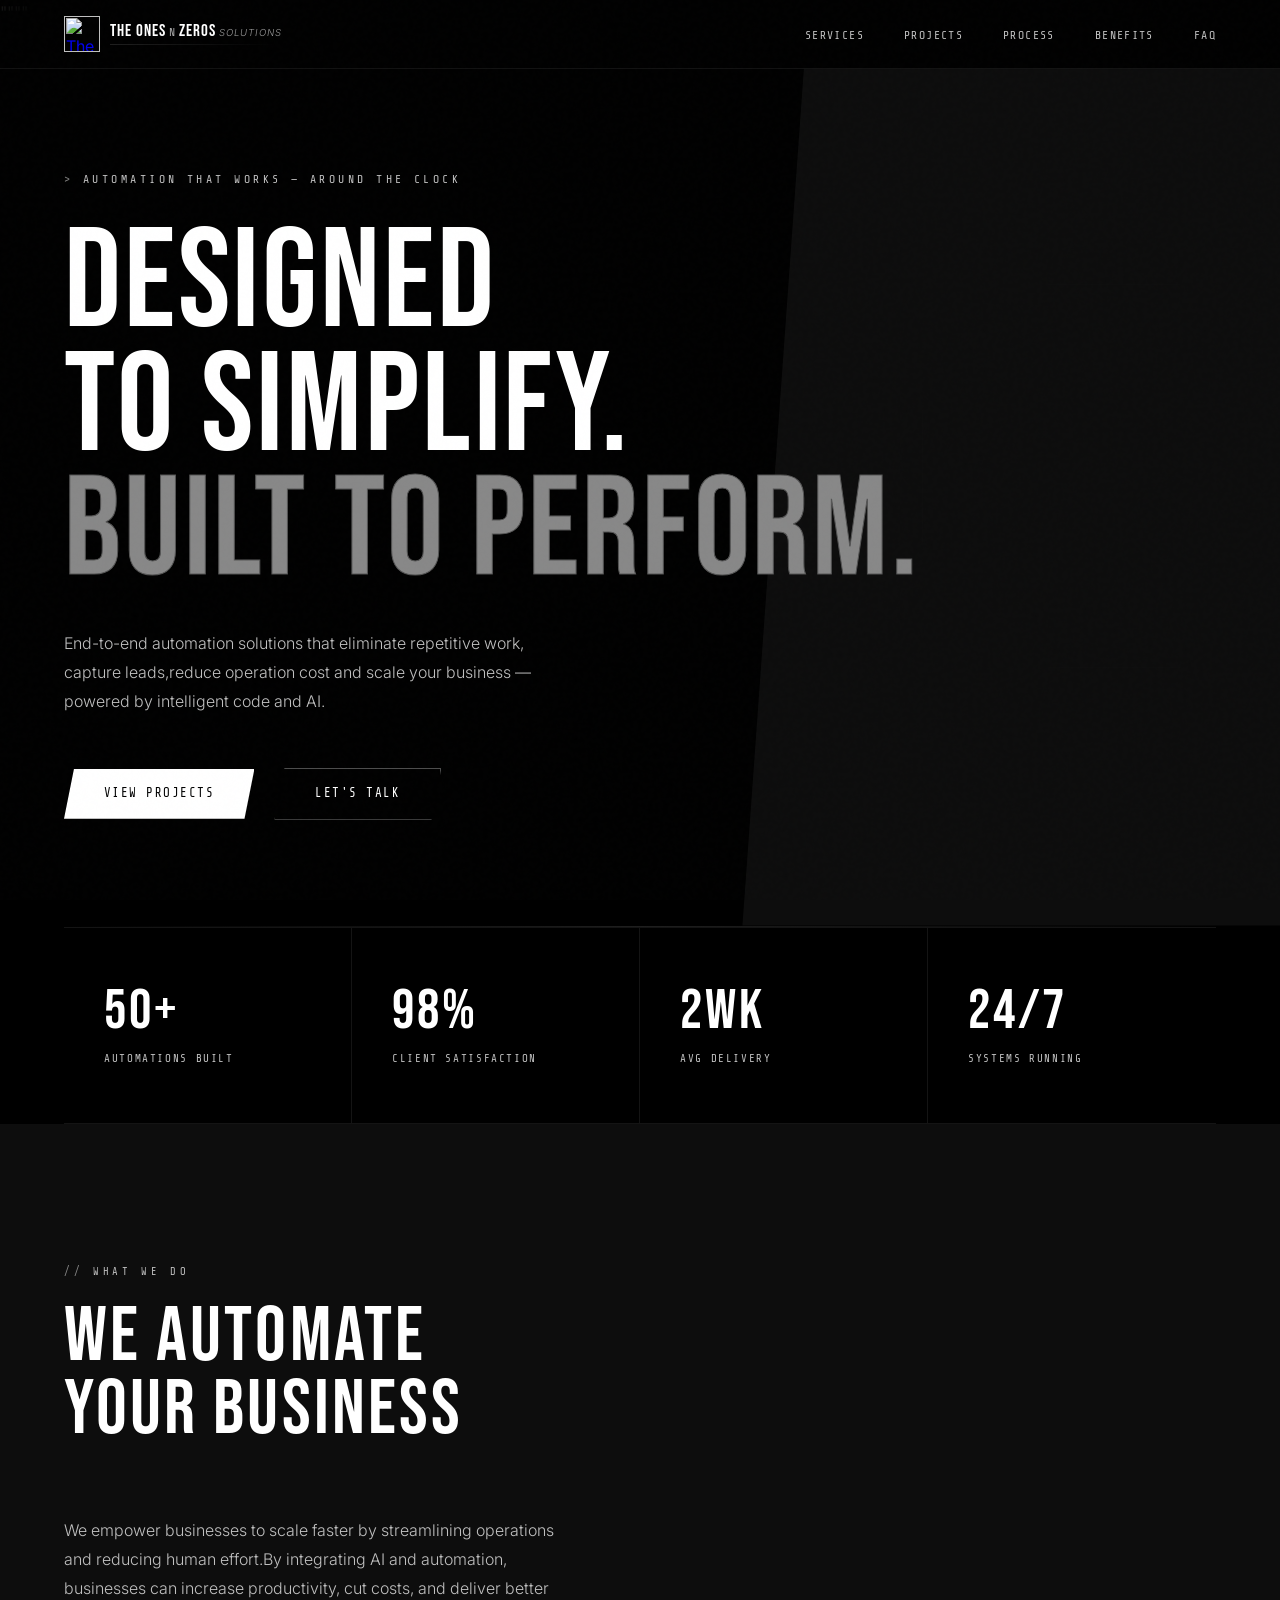
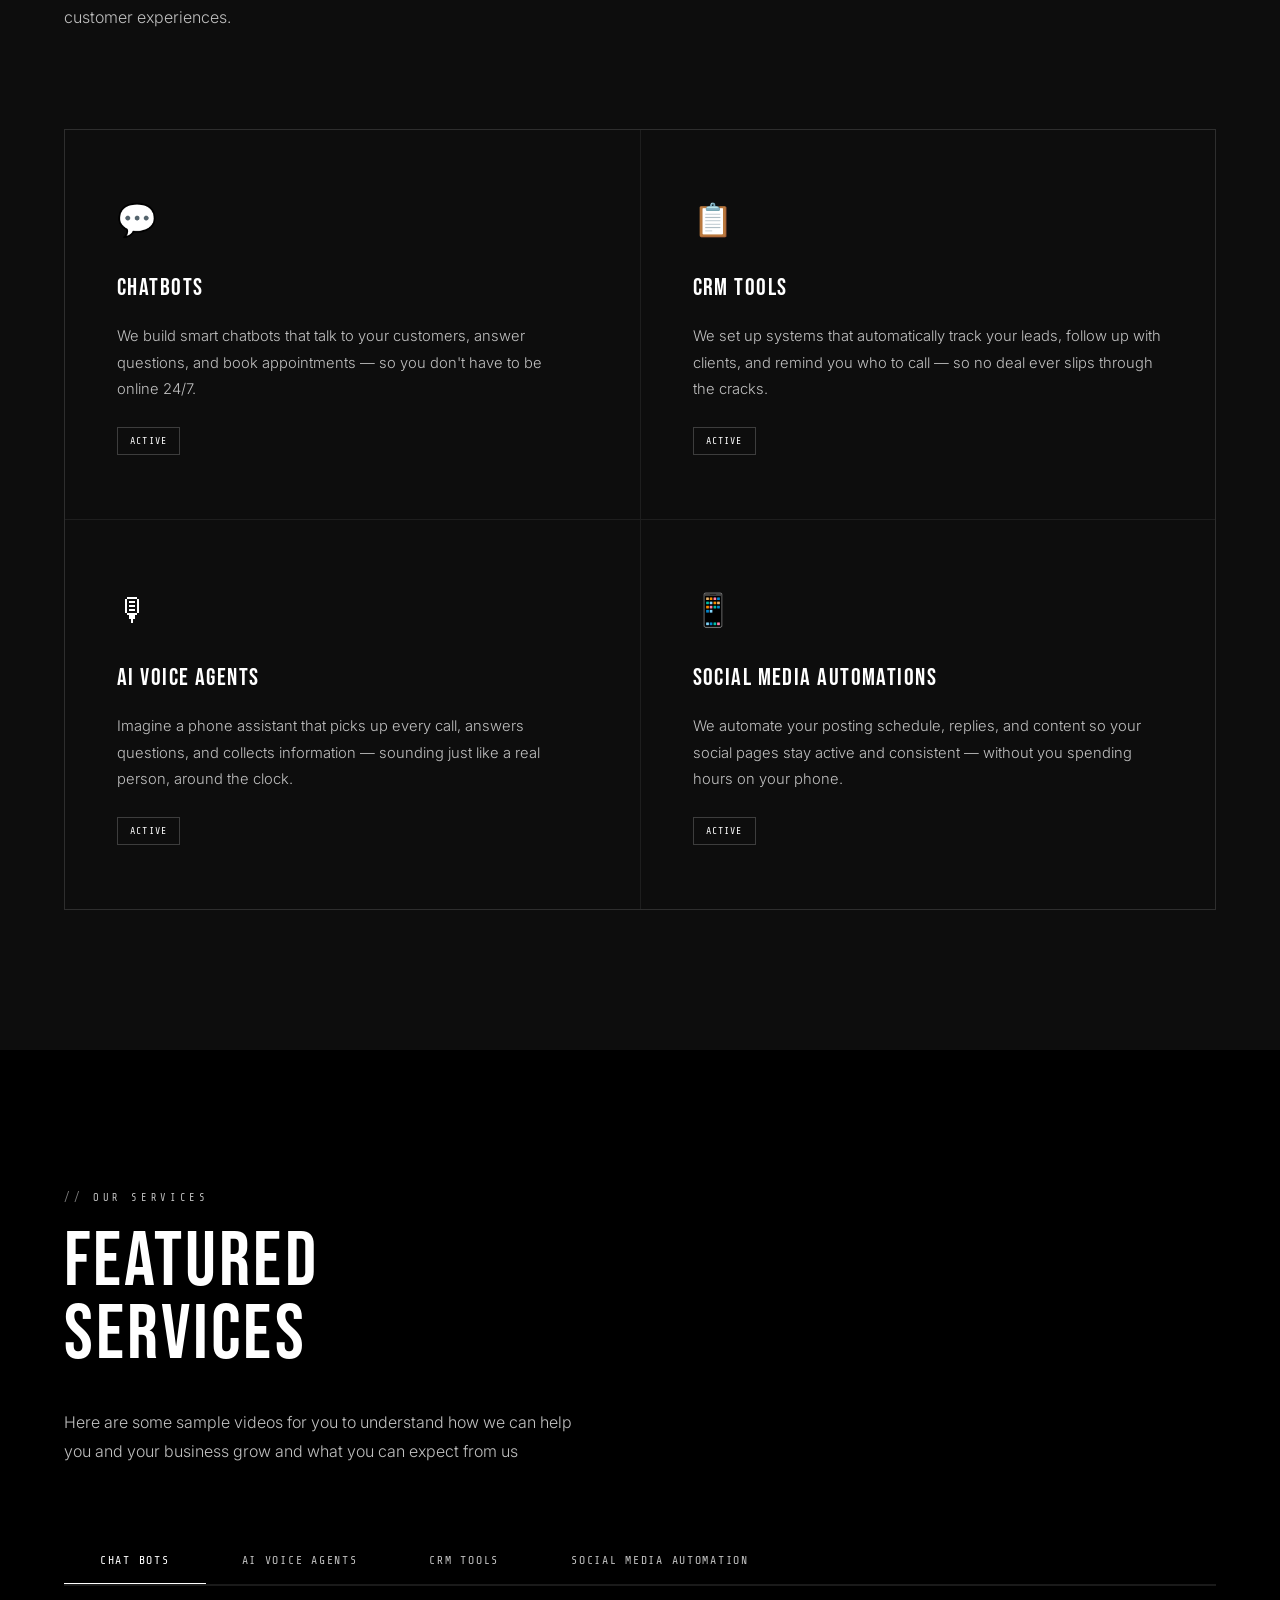
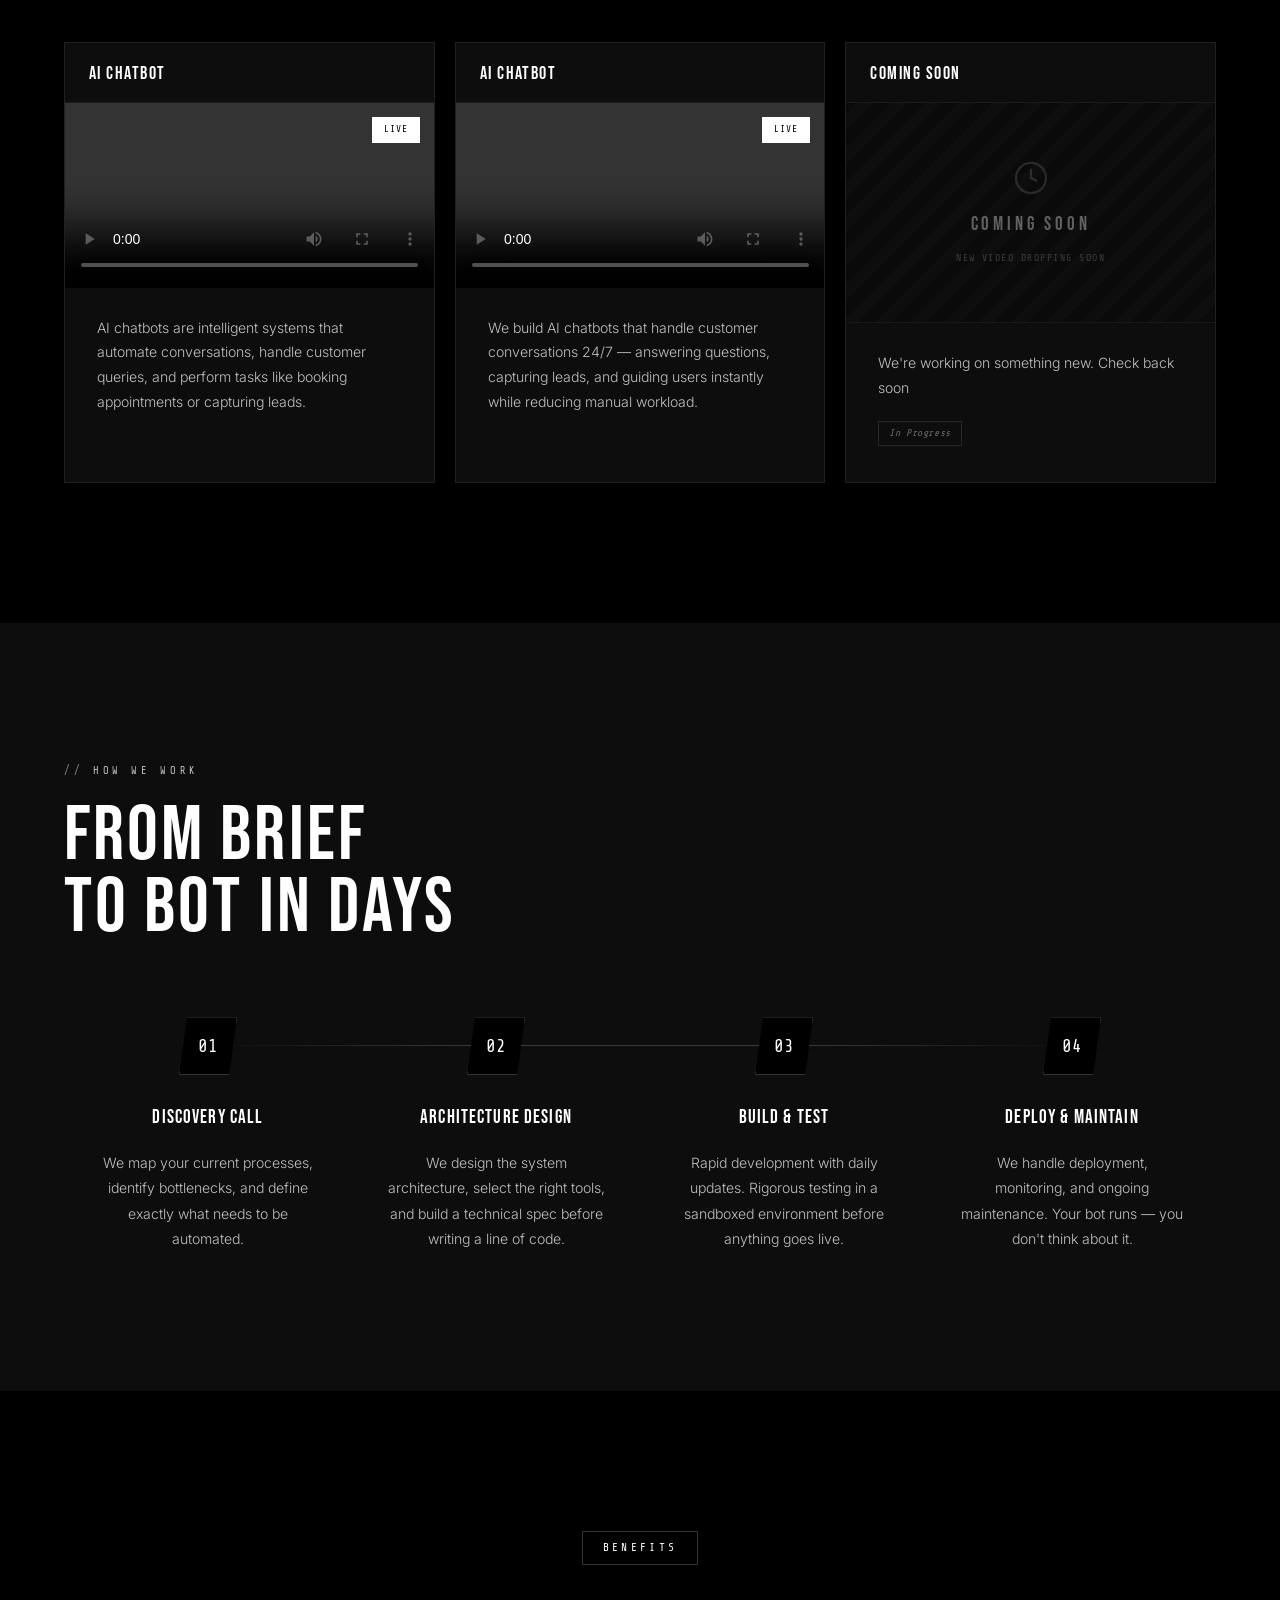
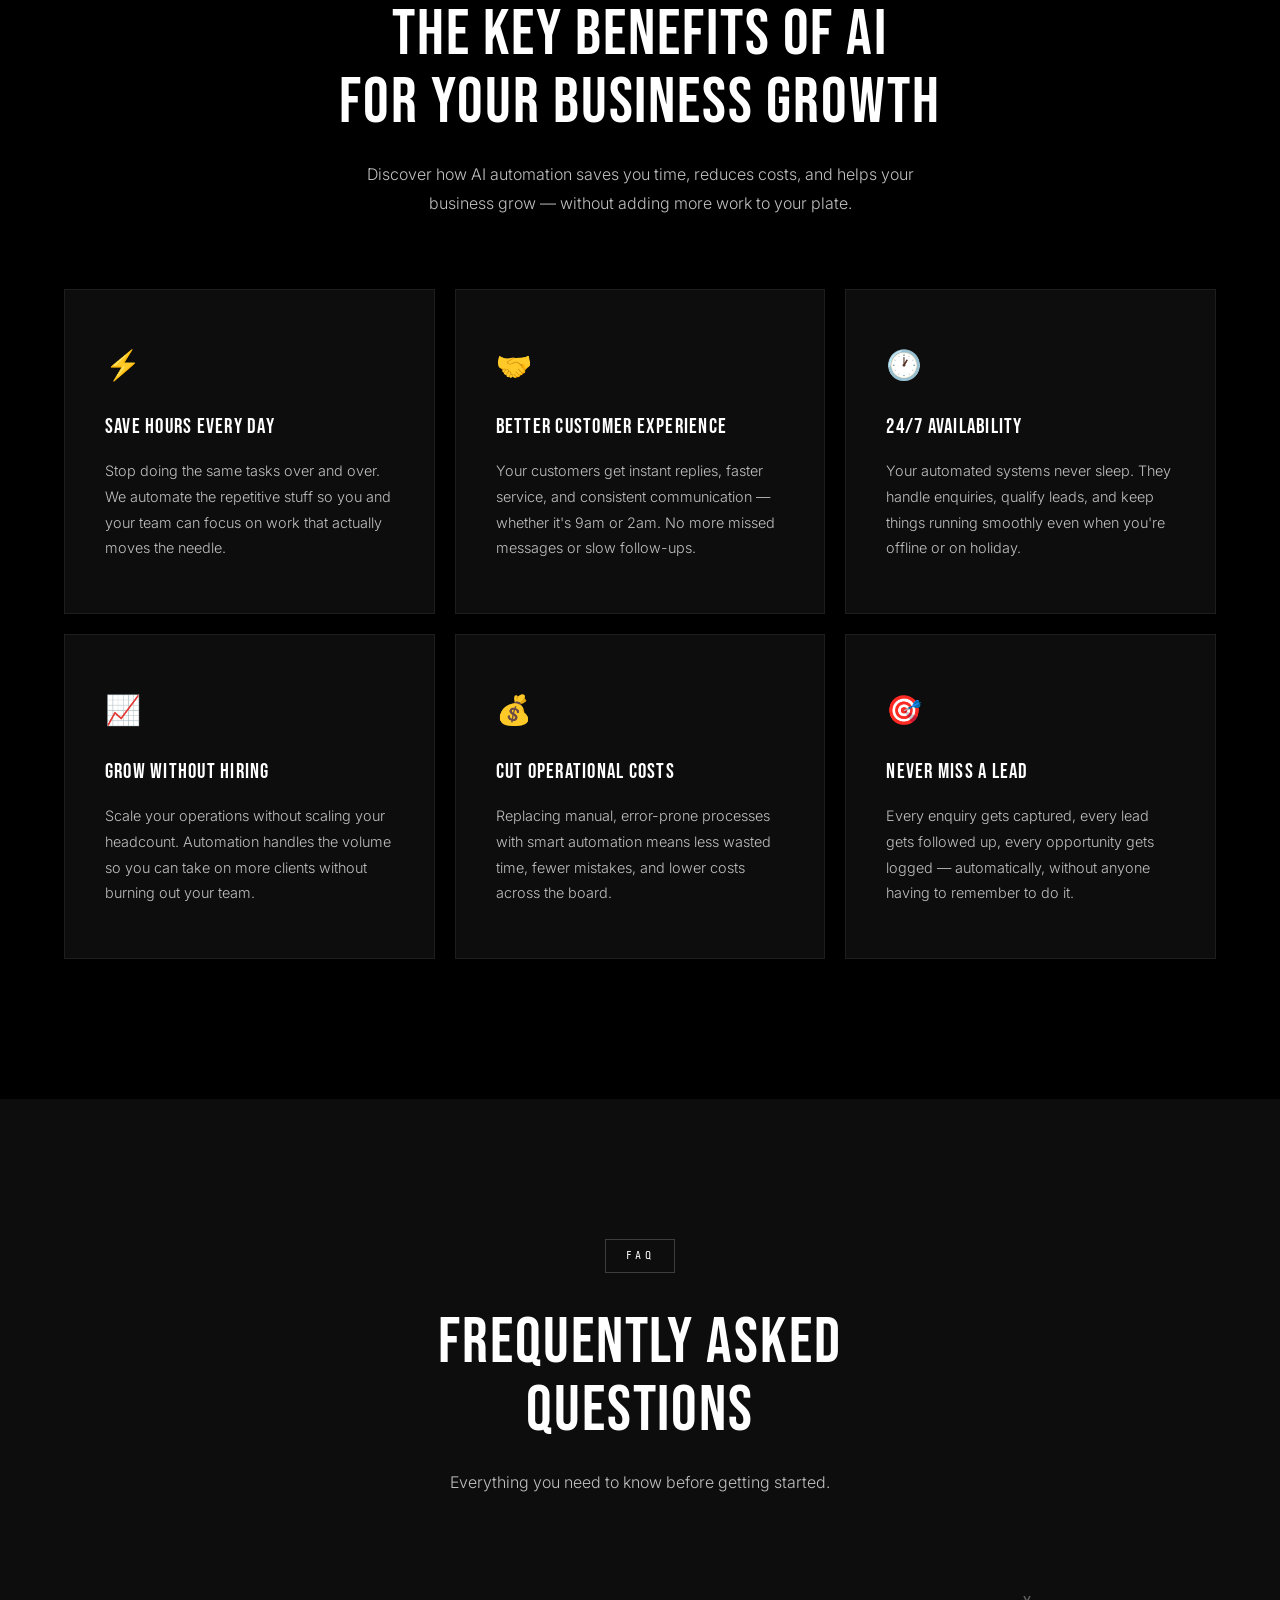
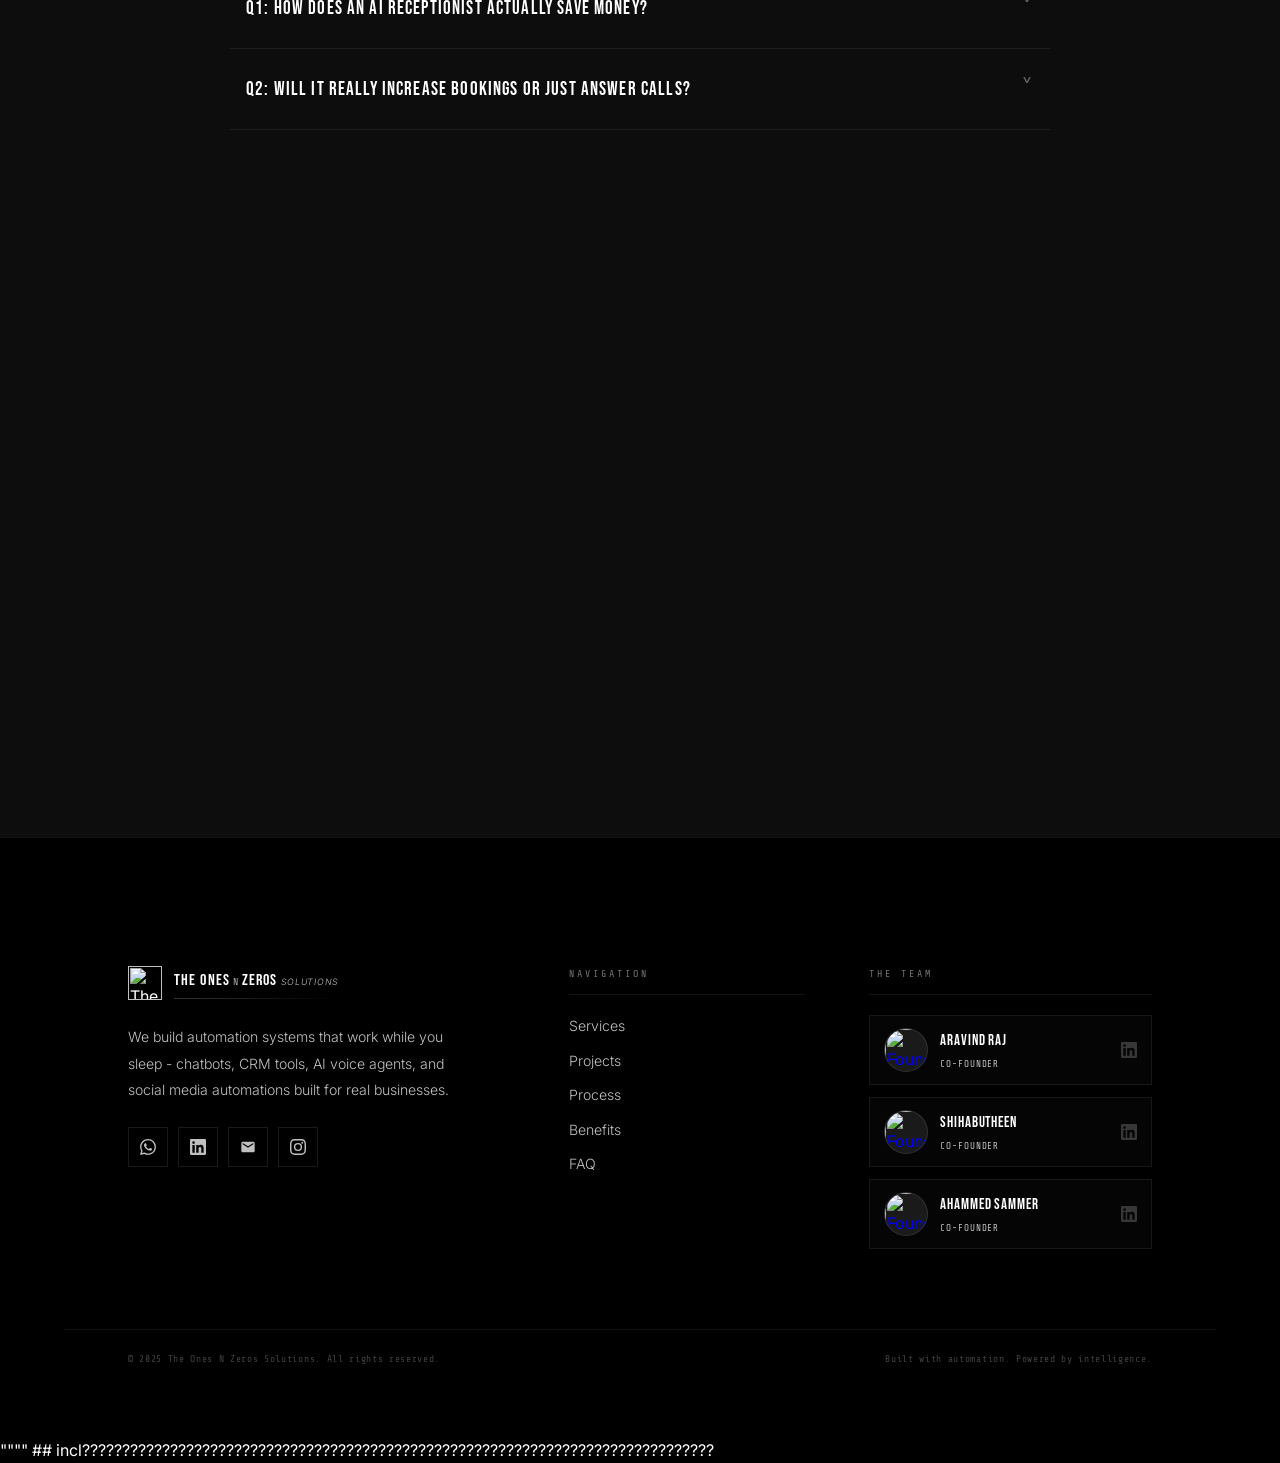
==== commit 79819077: "Edited" ====
--- a/M_Power/change.html
+++ b/M_Power/change.html
@@ -1,4 +1,4 @@
-<!DOCTYPE html>
+""""<!DOCTYPE html>
 <html lang="en">
 <head>
   <meta charset="UTF-8" />
@@ -2206,5 +2206,10 @@
 
 
   </script>
-</body>
-</html>+</body> 
+</html>""""
+
+
+
+
+## incl???????????????????????????????????????????????????????????????????????????????
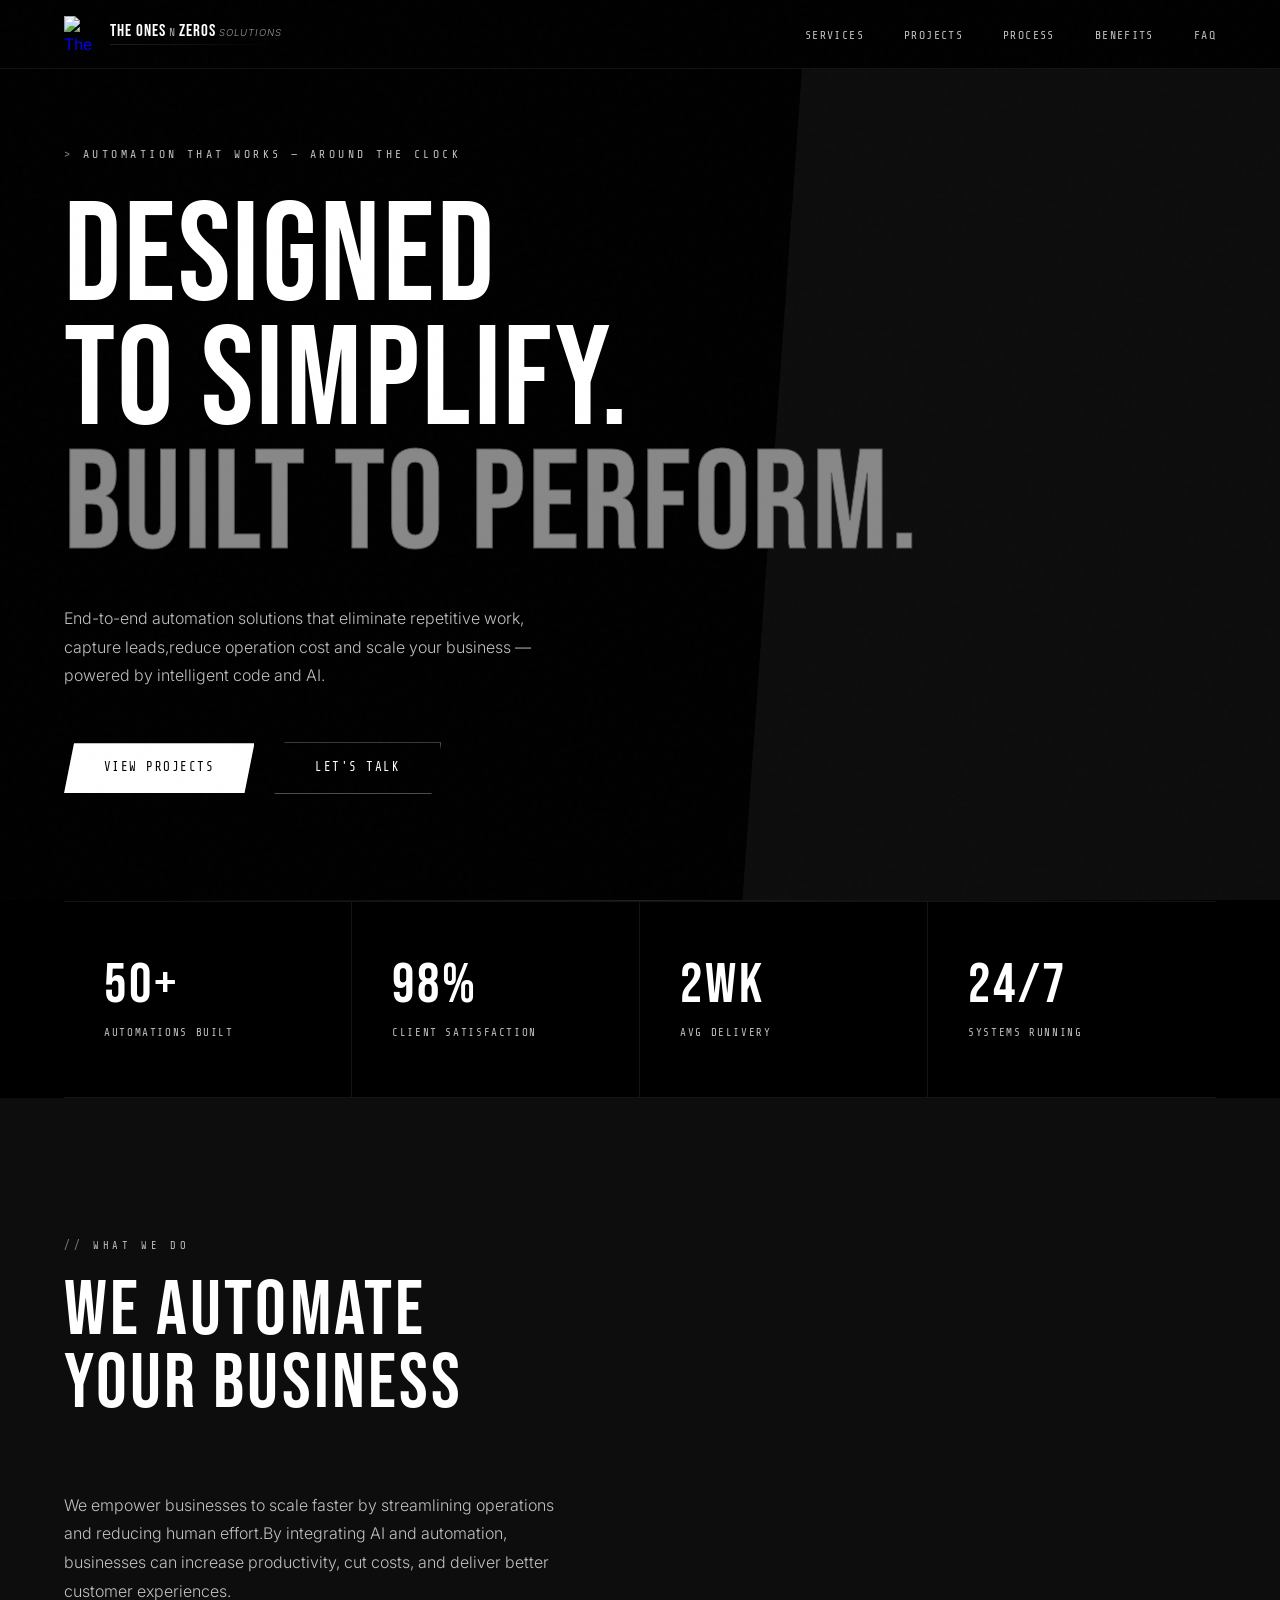
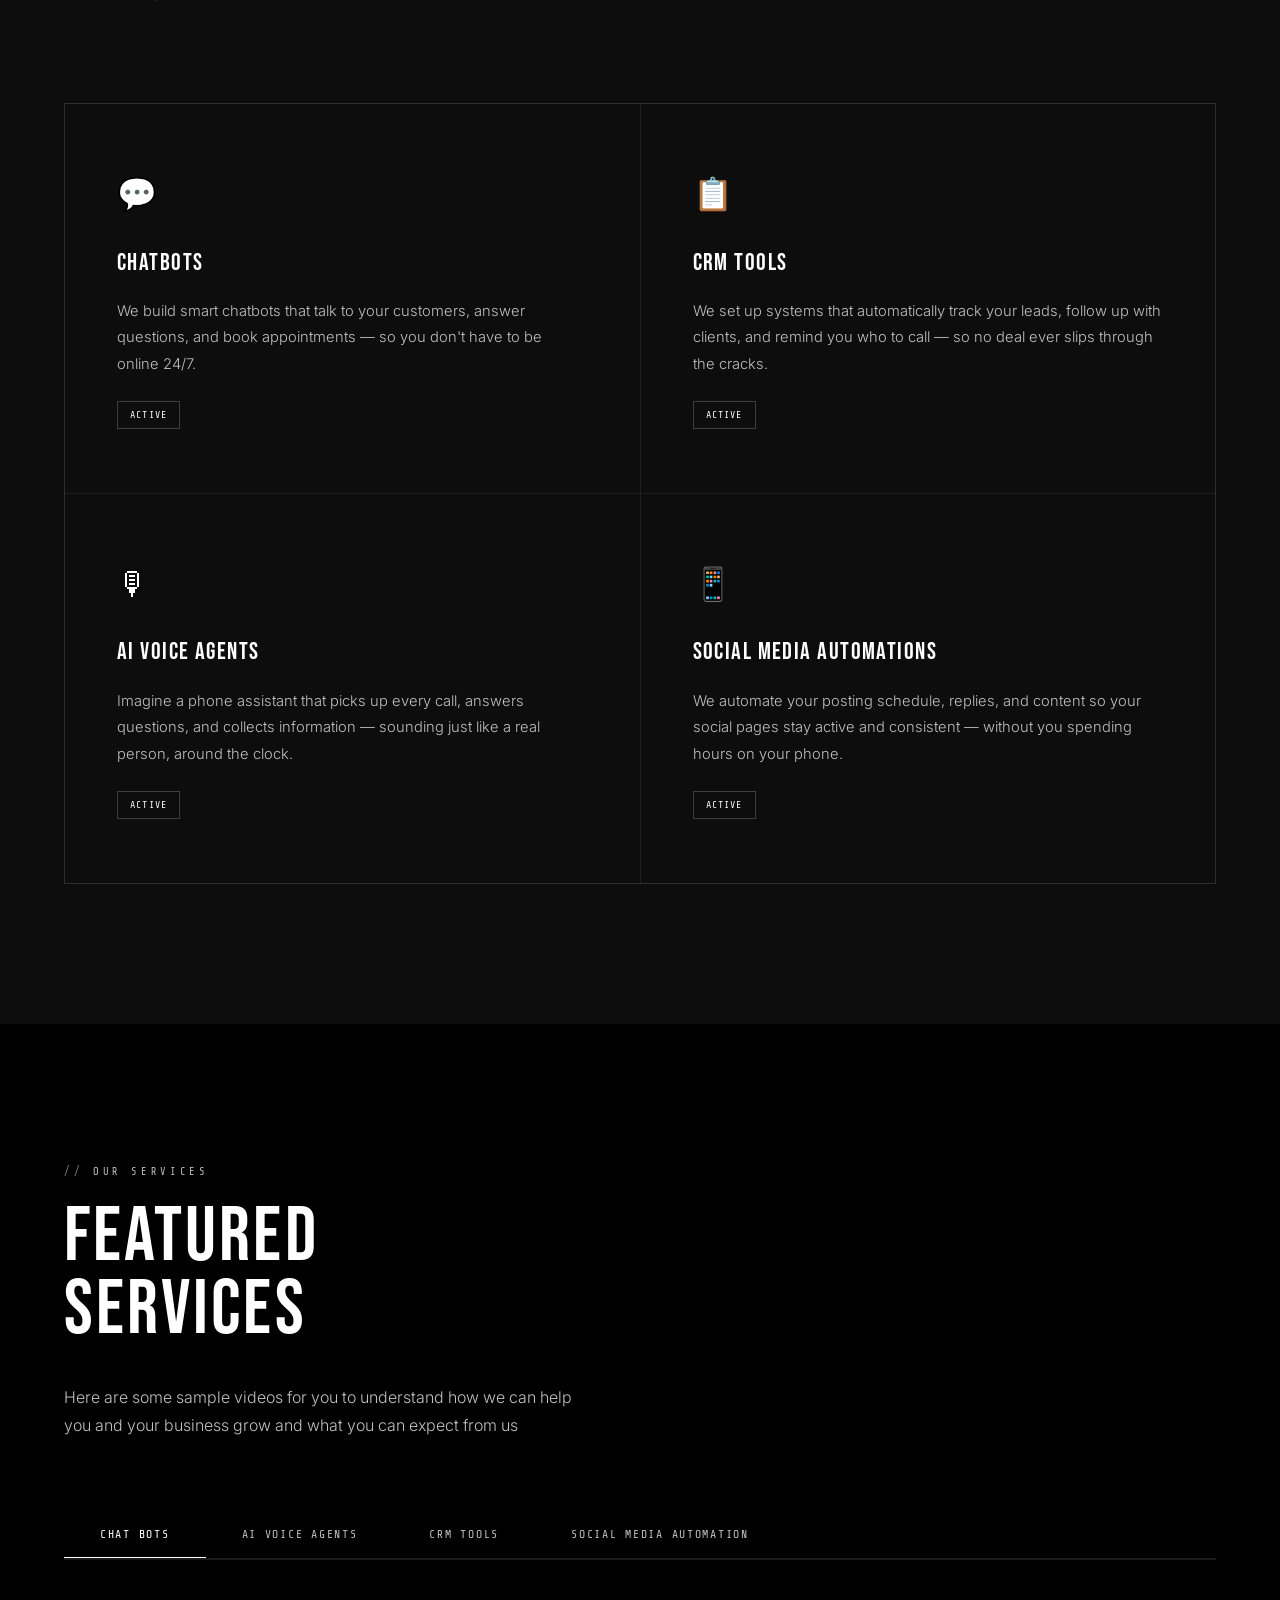
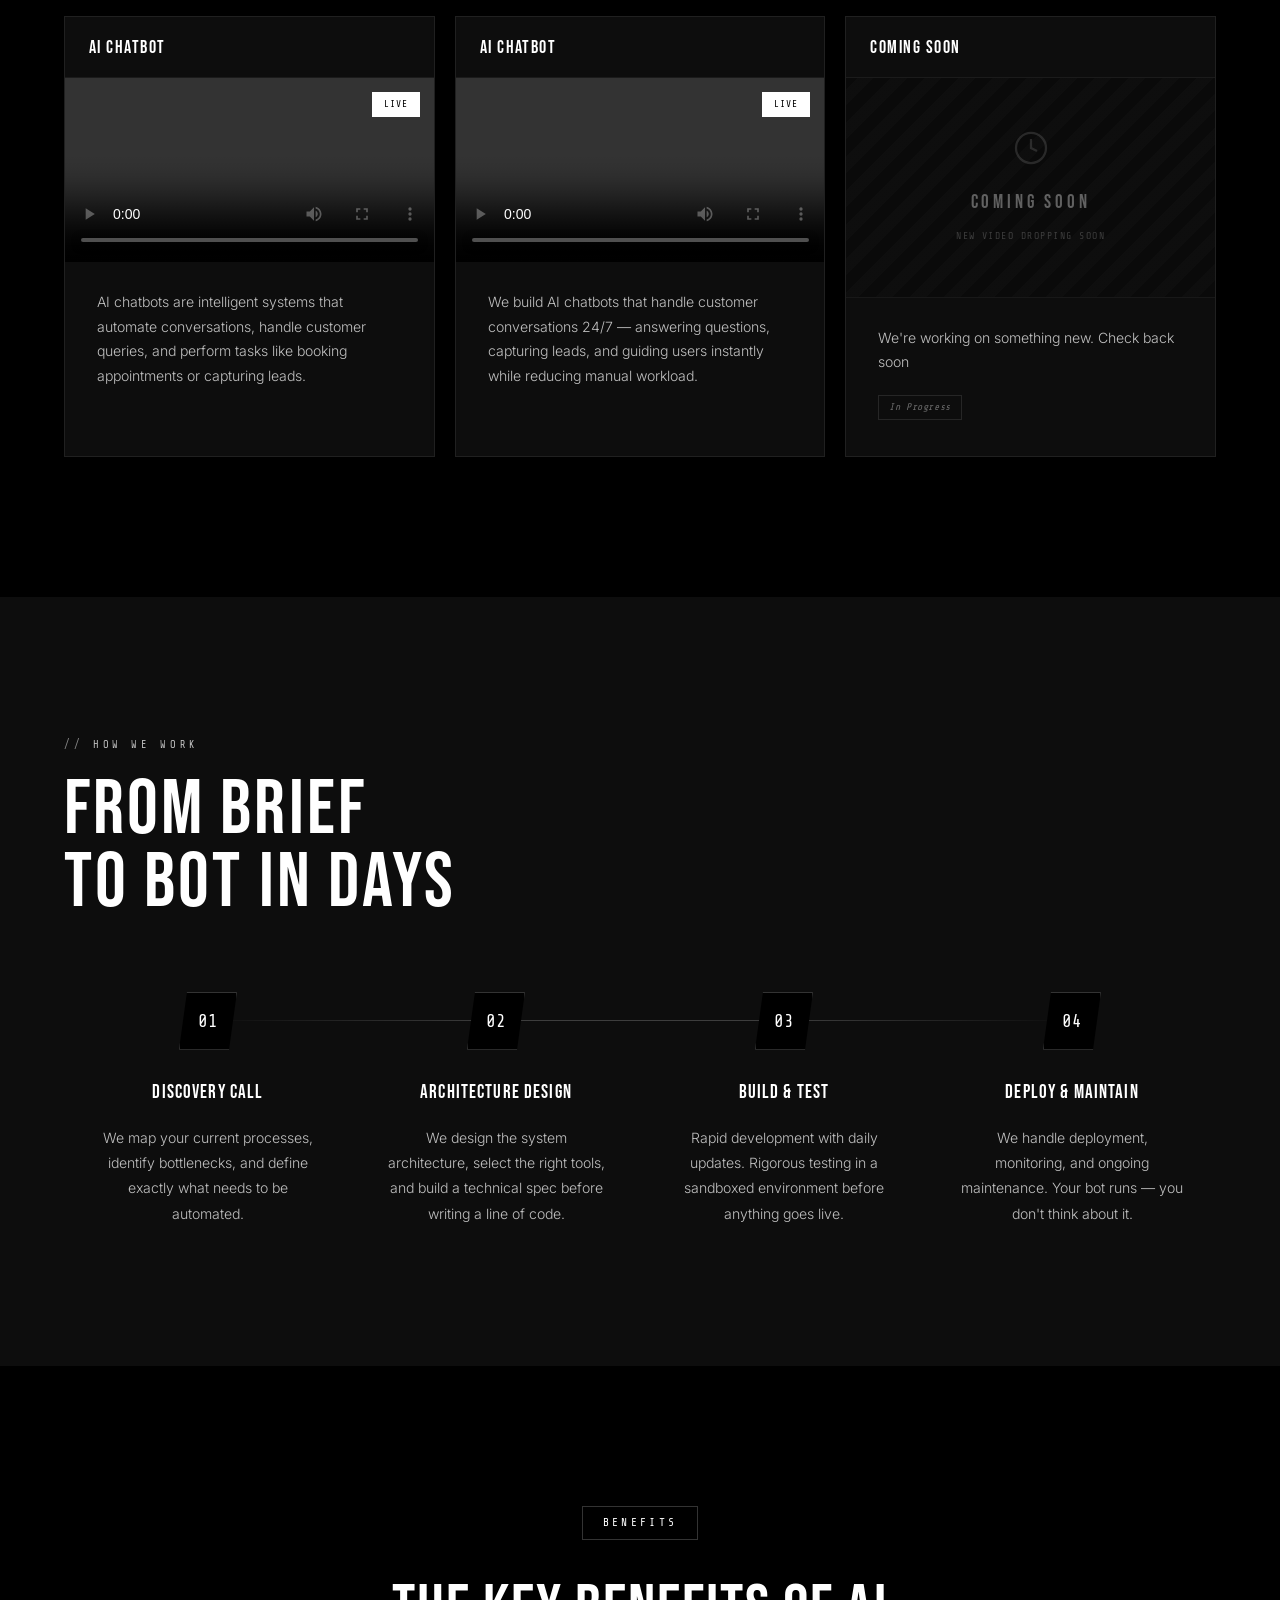
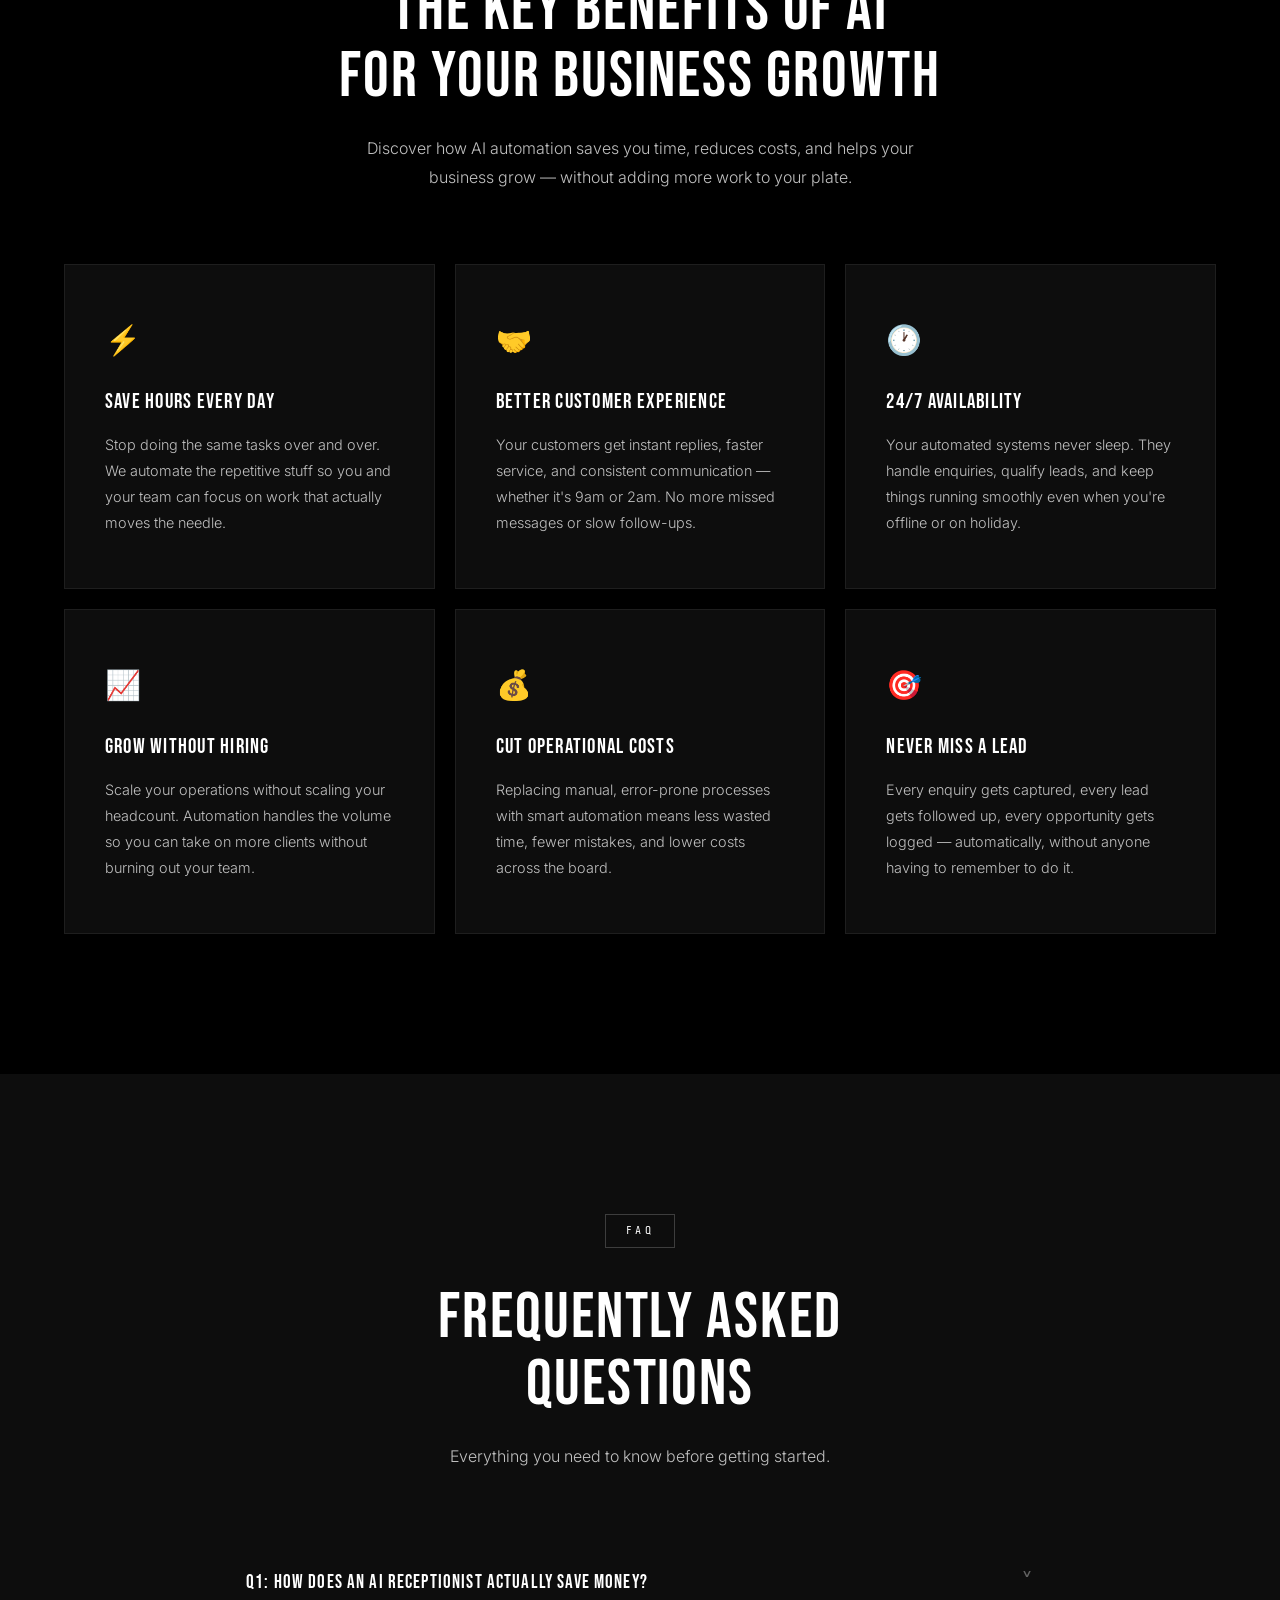
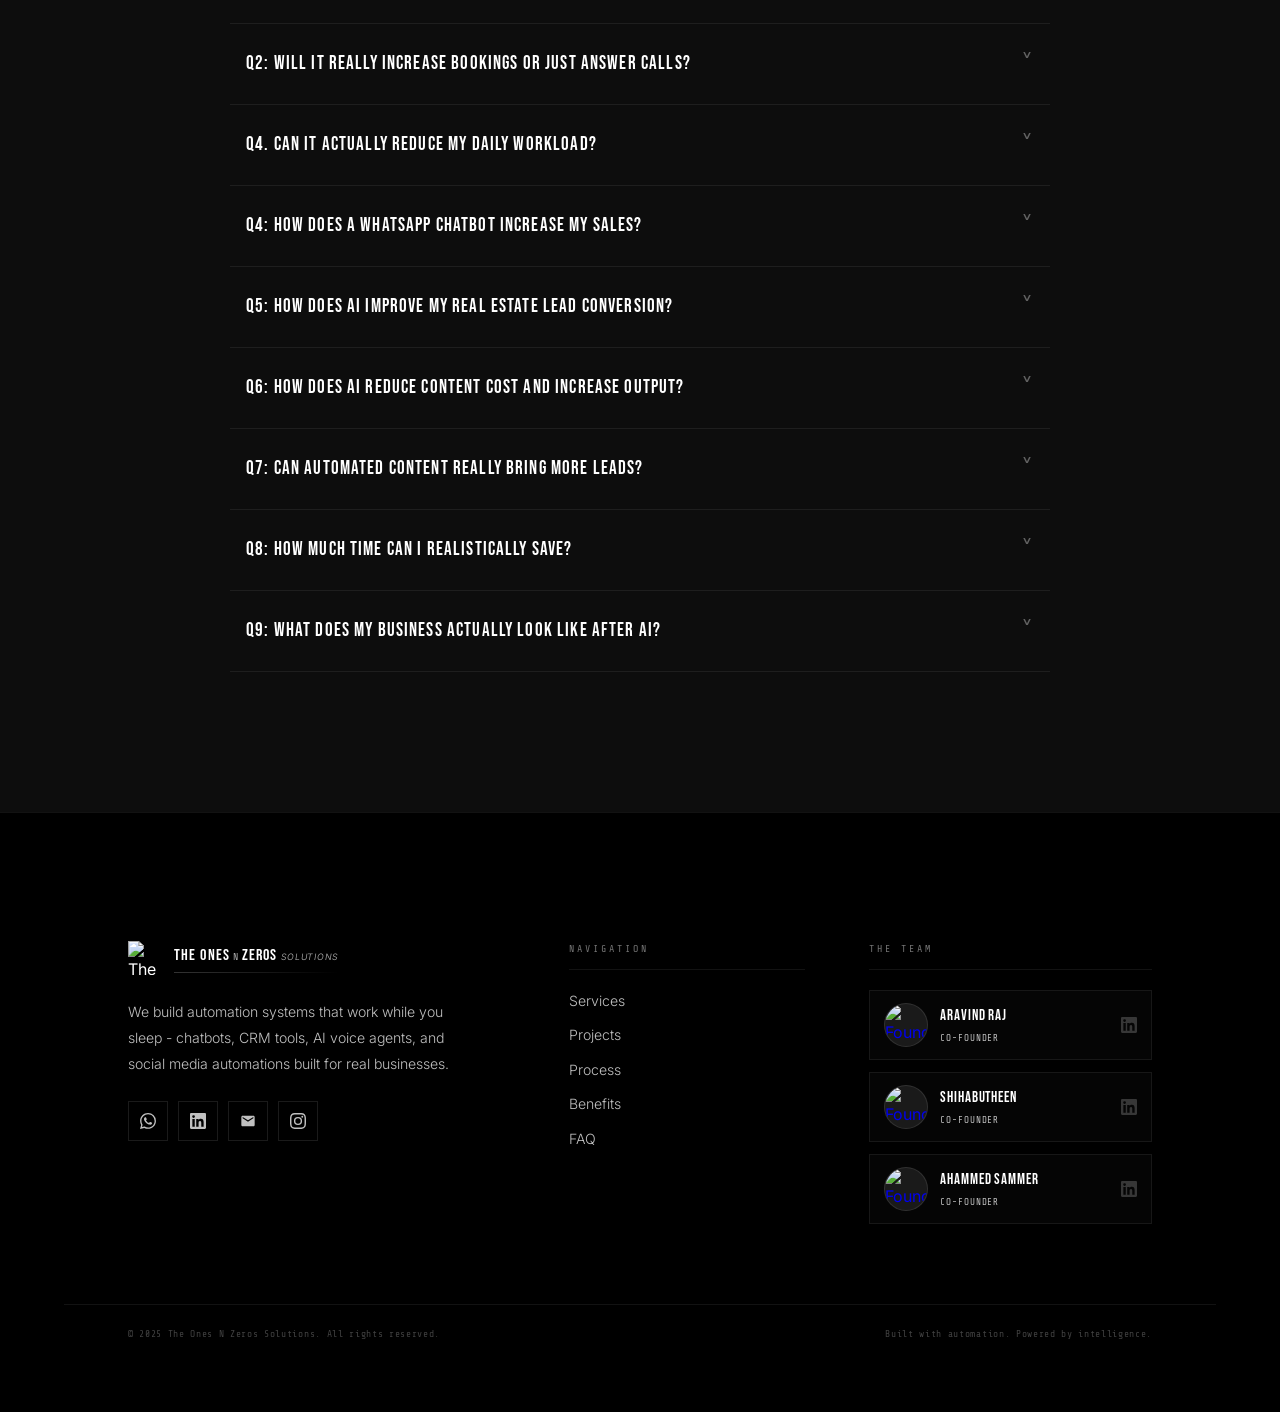
==== commit 6f2284b9: "Index" ====
--- a/M_Power/change.html
+++ b/M_Power/change.html
@@ -1,4 +1,4 @@
-""""<!DOCTYPE html>
+<!DOCTYPE html>
 <html lang="en">
 <head>
   <meta charset="UTF-8" />
@@ -2207,9 +2207,4 @@
 
   </script>
 </body> 
-</html>""""
-
-
-
-
-## incl???????????????????????????????????????????????????????????????????????????????+</html>
